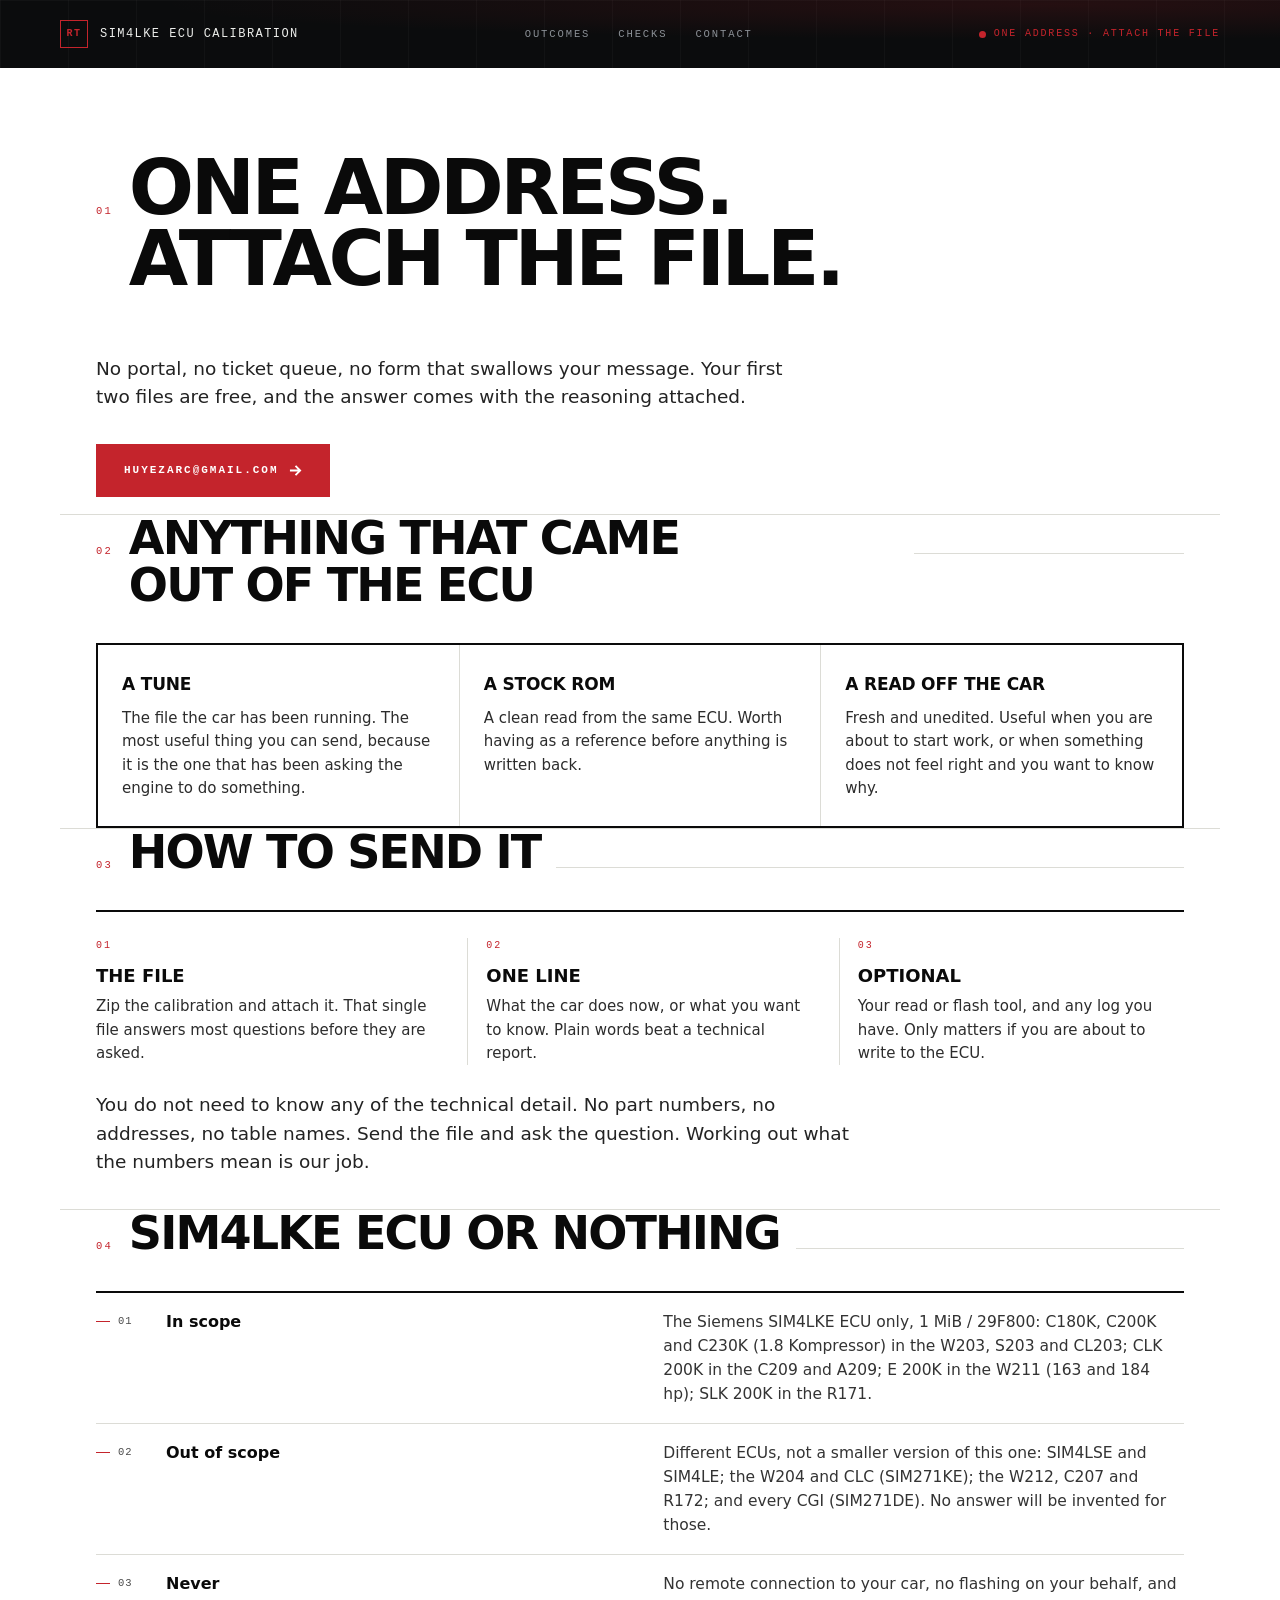
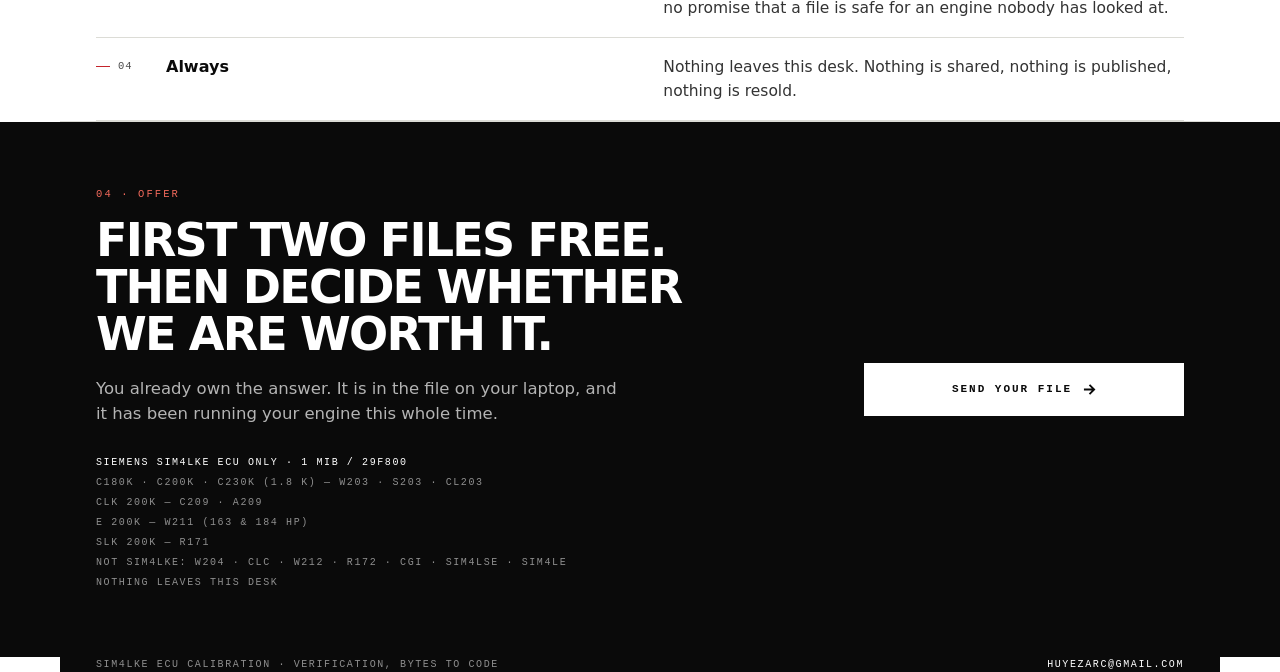
==== contact.html @ db3e8b83 "Site update" ====
<!DOCTYPE html>
<html lang="en">
<head>
<meta charset="utf-8">
<meta name="viewport" content="width=device-width, initial-scale=1">
<title>Contact — SIM4LKE ECU Calibration, first two files free</title>
<meta name="description" content="Send a Siemens SIM4LKE ECU file: a tune, a stock ROM or a read off the car. First two files free. One email address, nothing else needed.">
<link rel="icon" href="assets/favicon.svg" type="image/svg+xml">
<link rel="stylesheet" href="assets/style.css">
</head>
<body>
<div class="prog" aria-hidden="true"></div>
<header class="hero-dark">
  <div class="wrap hdbar">
    <a class="hdbrand" href="index.html"><span class="mark">RT</span> SIM4LKE ECU Calibration</a>
    <nav class="hdnav" aria-label="Sections"><a href="index.html#outcomes">Outcomes</a><a href="index.html#checks">Checks</a><a href="#send">Contact</a></nav>
    <span class="live"><i></i>one address &#183; attach the file</span>
  </div>
</header>

<main>
<section class="wrap" id="send" style="padding-top:64px">
  <div class="lab"><span class="n">01</span><h1>One address. Attach the file.</h1><span class="t"></span></div>
  <p class="lede" style="max-width:60ch">No portal, no ticket queue, no form that swallows your message.
    Your first two files are free, and the answer comes with the reasoning attached.</p>
  <p style="margin-top:22px"><a class="btn" href="mailto:huyezarc@gmail.com?subject=Verify%20my%20SIM4LKE%20ECU%20file%20-%20first%20two%20free&amp;body=My%20SIM4LKE%20ECU%20file%20is%20attached.%0A%0AIt%20is%3A%20a%20tune%20%2F%20a%20stock%20ROM%20%2F%20a%20read%20off%20the%20car%0AWhat%20I%20want%20to%20know%3A%20">huyezarc@gmail.com <svg width="13" height="13" viewBox="0 0 14 14" fill="none" aria-hidden="true"><path d="M1 7h11M7 2l5 5-5 5" stroke="currentColor" stroke-width="2"/></svg></a></p>
</section>

<section class="wrap">
  <div class="lab"><span class="n">02</span><h2>Anything that came out of the ECU</h2><span class="t"></span></div>
  <div class="sendgrid">
    <article><h3>A tune</h3><p>The file the car has been running. The most useful thing you can send, because
      it is the one that has been asking the engine to do something.</p></article>
    <article><h3>A stock ROM</h3><p>A clean read from the same ECU. Worth having as a reference before
      anything is written back.</p></article>
    <article><h3>A read off the car</h3><p>Fresh and unedited. Useful when you are about to start work, or
      when something does not feel right and you want to know why.</p></article>
  </div>
</section>

<section class="wrap">
  <div class="lab"><span class="n">03</span><h2>How to send it</h2><span class="t"></span></div>
  <div class="steps">
    <div class="s"><div class="k">01</div><h3>The file</h3><p>Zip the calibration and attach it. That single
      file answers most questions before they are asked.</p></div>
    <div class="s"><div class="k">02</div><h3>One line</h3><p>What the car does now, or what you want to
      know. Plain words beat a technical report.</p></div>
    <div class="s"><div class="k">03</div><h3>Optional</h3><p>Your read or flash tool, and any log you have.
      Only matters if you are about to write to the ECU.</p></div>
  </div>
  <p class="lede" style="margin-top:26px;max-width:66ch;color:#232323">You do not need to know any of the
    technical detail. No part numbers, no addresses, no table names. Send the file and ask the question.
    Working out what the numbers mean is our job.</p>
</section>

<section class="wrap">
  <div class="lab"><span class="n">04</span><h2>SIM4LKE ECU or nothing</h2><span class="t"></span></div>
  <div class="checklist">
    <div class="row"><span class="i">01</span><span class="q">In scope</span><span class="a">The Siemens SIM4LKE
      ECU only, 1 MiB / 29F800: C180K, C200K and C230K (1.8 Kompressor) in the W203, S203 and CL203; CLK 200K
      in the C209 and A209; E 200K in the W211 (163 and 184 hp); SLK 200K in the R171.</span></div>
    <div class="row"><span class="i">02</span><span class="q">Out of scope</span><span class="a">Different ECUs,
      not a smaller version of this one: SIM4LSE and SIM4LE; the W204 and CLC (SIM271KE); the W212, C207 and
      R172; and every CGI (SIM271DE). No answer will be invented for those.</span></div>
    <div class="row"><span class="i">03</span><span class="q">Never</span><span class="a">No remote connection
      to your car, no flashing on your behalf, and no promise that a file is safe for an engine nobody has
      looked at.</span></div>
    <div class="row"><span class="i">04</span><span class="q">Always</span><span class="a">Nothing leaves this
      desk. Nothing is shared, nothing is published, nothing is resold.</span></div>
  </div>
</section>
<div class="offer" id="contact">
  <div class="wrap in">
    <div>
      <div class="mono" style="color:#C4242C">04 &#183; offer</div>
      <h2 style="margin-top:14px">First two files free. Then decide whether we are worth it.</h2>
      <p>You already own the answer. It is in the file on your laptop, and it has been running your engine
        this whole time.</p>
      <div class="scope2">
        <b>SIEMENS SIM4LKE ECU ONLY &#183; 1 MiB / 29F800</b><br>
        C180K &#183; C200K &#183; C230K (1.8 K) &#8212; W203 &#183; S203 &#183; CL203<br>
        CLK 200K &#8212; C209 &#183; A209<br>
        E 200K &#8212; W211 (163 &amp; 184 HP)<br>
        SLK 200K &#8212; R171<br>
        NOT SIM4LKE: W204 &#183; CLC &#183; W212 &#183; R172 &#183; CGI &#183; SIM4LSE &#183; SIM4LE<br>
        NOTHING LEAVES THIS DESK
      </div>
    </div>
    <a class="btn" href="mailto:huyezarc@gmail.com?subject=Verify%20my%20SIM4LKE%20ECU%20file%20-%20first%20two%20free&amp;body=My%20SIM4LKE%20ECU%20file%20is%20attached.%0A%0AIt%20is%3A%20a%20tune%20%2F%20a%20stock%20ROM%20%2F%20a%20read%20off%20the%20car%0AWhat%20I%20want%20to%20know%3A%20" style="justify-content:center">Send your file <svg width="13" height="13" viewBox="0 0 14 14" fill="none" aria-hidden="true"><path d="M1 7h11M7 2l5 5-5 5" stroke="currentColor" stroke-width="2"/></svg></a>
  </div>
</div>
</main>

<footer class="wrap">
  <span>SIM4LKE ECU Calibration &#183; verification, bytes to code</span>
  <span><a href="mailto:huyezarc@gmail.com">huyezarc@gmail.com</a></span>
</footer>



</body>
</html>
---- assets/style.css ----
/* SIM4LKE ECU Calibration - verification dossier system.
   Ink + crimson on paper, heavy uppercase display, mono technical labels. Local stacks only. */
:root{
  --white:#FFFFFF; --tint:#F3F3F0; --ink:#0A0A0A; --soft:#4B4B4B; --rule:#DCDCD6; --accent:#C4242C;
  --sans:"Helvetica Neue","Segoe UI",Inter,system-ui,Arial,sans-serif;
  --mono:"Cascadia Mono",Consolas,"SF Mono",ui-monospace,monospace;
}
*{box-sizing:border-box}
html{-webkit-text-size-adjust:100%}
body{margin:0;background:var(--white);color:var(--ink);font-family:var(--sans);font-size:16.5px;
  line-height:1.55;-webkit-font-smoothing:antialiased;overflow-x:hidden}
.wrap{max-width:1160px;margin:0 auto;padding:0 36px}
a{color:inherit;text-decoration:none}
.mono{font-family:var(--mono);font-size:10.5px;letter-spacing:.2em;text-transform:uppercase;color:var(--soft)}

header,section,.offer,footer{position:relative;z-index:1}

/* header */
header{background:var(--ink);color:#fff}

/* hero */
h1{font-size:clamp(44px,6vw,84px);line-height:.93;letter-spacing:-.045em;margin:20px 0 26px;font-weight:800;
  text-transform:uppercase;text-wrap:balance}
h1 .cut{color:var(--accent);display:inline-block}
.lede{font-size:18.5px;color:#232323;max-width:54ch;margin:0 0 32px}
.cta{display:flex;align-items:center;gap:16px;flex-wrap:wrap}
.btn{display:inline-flex;align-items:center;gap:11px;padding:16px 26px;background:var(--accent);color:#fff;
  font-family:var(--mono);font-size:11px;letter-spacing:.18em;text-transform:uppercase;font-weight:700;
  border:2px solid var(--accent)}
.btn:hover{background:var(--ink);border-color:var(--ink)}
.btn.line{background:#fff;color:var(--ink);border-color:var(--ink)}
.btn.line:hover{background:var(--ink);color:#fff}
.free{font-family:var(--mono);font-size:10.5px;letter-spacing:.16em;text-transform:uppercase}
.free b{background:var(--ink);color:#fff;padding:3px 7px;font-weight:400}

/* sections */
section{padding:74px 0;border-bottom:1px solid var(--rule)}
.lab{display:flex;align-items:baseline;gap:16px;margin-bottom:34px}
.lab .n{font-family:var(--mono);font-size:10.5px;letter-spacing:.2em;color:var(--accent)}
.lab .t{flex:1;height:1px;background:var(--rule)}
h2{font-size:clamp(28px,3.6vw,50px);line-height:1.02;letter-spacing:-.04em;margin:0;font-weight:800;
  text-transform:uppercase;max-width:24ch;text-wrap:balance}

/* three outcomes */
.three{display:grid;grid-template-columns:repeat(3,1fr);border:2px solid var(--ink)}
.three article{padding:28px 26px 24px;border-right:1px solid var(--rule);display:flex;flex-direction:column}
.three article:last-child{border-right:0;background:#FBF7F7}
.three .k{font-family:var(--mono);font-size:10px;letter-spacing:.2em;color:var(--accent);text-transform:uppercase}
.three h3{font-size:21px;margin:12px 0 10px;letter-spacing:-.02em;text-transform:uppercase;font-weight:800;text-wrap:balance}
.three p{margin:0;font-size:15px;color:#2C2C2C}
.three svg{display:block;width:100%;height:64px;margin-top:auto;padding-top:18px}

/* checklist rows */
.checklist{border-top:2px solid var(--ink)}
.checklist .row{display:grid;grid-template-columns:46px 1fr 1.1fr;gap:24px;padding:17px 0;
  border-bottom:1px solid var(--rule);align-items:start}
.checklist .row:hover{background:var(--tint)}
.checklist .i{font-family:var(--mono);font-size:10.5px;color:var(--soft);letter-spacing:.1em;padding-top:3px}
.checklist .i:before{content:"";display:inline-block;width:14px;height:1px;background:var(--accent);vertical-align:middle;margin-right:8px}
.checklist .q{font-weight:700;font-size:16px}
.checklist .a{color:#333;font-size:15.5px}

/* stacked slabs figure */
.stack3d{display:grid;grid-template-columns:300px 1fr;gap:38px;align-items:center;
  border-top:2px solid var(--ink);border-bottom:1px solid var(--rule);padding:26px 0;margin-top:34px}
.stack3d svg{display:block;width:100%;height:auto}
.stack3d .cap{font-family:var(--mono);font-size:10px;letter-spacing:.2em;text-transform:uppercase;color:var(--soft)}
.stack3d p{margin:10px 0 0;font-size:16px;max-width:44ch}

/* send cards (contact) */
.sendgrid{display:grid;grid-template-columns:repeat(3,1fr);gap:1px;background:var(--rule);border:2px solid var(--ink)}
.sendgrid article{background:#fff;padding:26px 24px}
.sendgrid h3{font-size:17px;margin:0 0 10px;text-transform:uppercase;letter-spacing:-.01em}
.sendgrid p{margin:0;font-size:15px;color:#2C2C2C}
.steps{display:grid;grid-template-columns:repeat(3,1fr);gap:26px;border-top:2px solid var(--ink);padding-top:26px}
.steps .s{border-left:1px solid var(--rule);padding-left:18px}
.steps .s:first-child{border-left:0;padding-left:0}
.steps .k{font-family:var(--mono);font-size:10px;letter-spacing:.2em;color:var(--accent);text-transform:uppercase}
.steps h3{font-size:18px;margin:8px 0 6px;text-transform:uppercase}
.steps p{margin:0;font-size:15px;color:#2C2C2C}

/* offer band */
.offer{background:var(--ink);color:#fff;padding:64px 0}
.offer .in{display:grid;grid-template-columns:1fr 320px;gap:48px;align-items:center}
.offer h2{color:#fff;max-width:24ch}
.offer p{color:#B4B4B4;margin:18px 0 0;max-width:50ch}
.offer .btn{background:#fff;color:var(--ink);border-color:#fff}
.offer .btn:hover{background:var(--accent);border-color:var(--accent);color:#fff}
.scope2{margin-top:26px;font-family:var(--mono);font-size:10px;line-height:2;letter-spacing:.16em;
  text-transform:uppercase;color:#8F8F8F}
.scope2 b{color:#fff;font-weight:400}
footer{padding:26px 0 44px;display:flex;justify-content:space-between;gap:18px;flex-wrap:wrap;
  background:var(--ink);color:#8F8F8F;font-family:var(--mono);font-size:10px;letter-spacing:.16em;text-transform:uppercase}
footer a{color:#fff}

@media(max-width:940px){
  .three{grid-template-columns:1fr}
  .three article{border-right:0;border-bottom:1px solid var(--rule)}
  .three article:last-child{border-bottom:0}
  .checklist .row{grid-template-columns:30px 1fr;gap:12px}
  .checklist .a{grid-column:2}
  .stack3d{grid-template-columns:1fr;gap:18px}
  .sendgrid{grid-template-columns:1fr}
  .steps{grid-template-columns:1fr;gap:18px}
  .steps .s{border-left:0;padding-left:0}
  .offer .in{grid-template-columns:1fr}
  .offer .btn{justify-content:center}
  .wrap{padding:0 20px}
  section{padding:56px 0}
}

/* ── M4 hero: dark blueprint canvas (M1) + dossier type (M2) + bench motion (M3) ── */
body{background:var(--white)}
.paperstack{display:none}
.hero-dark{background:#0B0C0D;color:#ECEDEA;position:relative;overflow:hidden;
  background-image:
    radial-gradient(120% 90% at 82% 6%,rgba(196,36,44,.14),transparent 58%),
    linear-gradient(to right,rgba(255,255,255,.028) 1px,transparent 1px),
    linear-gradient(to bottom,rgba(255,255,255,.028) 1px,transparent 1px);
  background-size:auto,68px 68px,68px 68px}
.hero-dark .wrap{position:relative;z-index:2}
.hdbar{display:flex;align-items:center;justify-content:space-between;gap:20px;padding:16px 0}
.hdbrand{display:flex;align-items:center;gap:12px;font-family:var(--mono);font-size:12px;
  letter-spacing:.12em;text-transform:uppercase;color:#ECEDEA}
.hdbrand .mark{width:28px;height:28px;display:grid;place-items:center;border:1px solid var(--accent);
  color:var(--accent);font-size:10px;font-weight:700}
.hdnav{display:flex;gap:22px;font-family:var(--mono);font-size:10.5px;letter-spacing:.18em;
  text-transform:uppercase;color:#8B9096}
.hdnav a:hover{color:var(--accent)}
.live{display:inline-flex;align-items:center;gap:8px;font-family:var(--mono);font-size:10px;
  letter-spacing:.18em;text-transform:uppercase;color:var(--accent)}
.live i{width:7px;height:7px;border-radius:50%;background:var(--accent);animation:pulse 2s ease-in-out infinite}
@keyframes pulse{0%,100%{opacity:1;box-shadow:0 0 0 0 rgba(196,36,44,.5)}
  60%{opacity:.55;box-shadow:0 0 0 9px rgba(196,36,44,0)}}

.heroin{display:grid;grid-template-columns:1fr 440px;gap:44px;padding-block:48px 62px;align-items:center}
.heroin h1{font-size:clamp(36px,4.8vw,68px);line-height:.94;letter-spacing:-.04em;margin:14px 0 20px;
  font-weight:800;text-transform:uppercase;color:#fff}
.heroin h1 .cut{color:var(--accent);display:inline-block}
.heroin .lede{color:#B6BBBB;font-size:17px;max-width:50ch;margin:0 0 24px}
.heroin .btn{background:var(--accent);color:#fff;border:2px solid var(--accent);display:inline-flex;
  align-items:center;gap:10px;padding:15px 24px;font-family:var(--mono);font-size:11px;
  letter-spacing:.16em;text-transform:uppercase;font-weight:700;transition:transform .25s ease}
.heroin .btn:hover{transform:translateY(-2px)}
.heroin .btn.line{background:transparent;color:#ECEDEA;border-color:#3B4247;font-weight:400}
.heroin .free{color:#8B9096}

/* 3D ECU unit */
.stage{position:relative;height:400px;perspective:1000px}
.scene{position:absolute;top:24px;left:4px;width:270px;height:164px;transform-style:preserve-3d;
  animation:spin 24s linear infinite}
@keyframes spin{0%{transform:rotateX(-16deg) rotateY(-30deg)}
  50%{transform:rotateX(-16deg) rotateY(26deg)}100%{transform:rotateX(-16deg) rotateY(-30deg)}}
.face{position:absolute;border:1px solid #4A5157;background:linear-gradient(150deg,#1A1E21,#0F1214)}
.f-front{width:270px;height:164px;transform:translateZ(50px)}
.f-back{width:270px;height:164px;transform:rotateY(180deg) translateZ(50px)}
.f-left{width:100px;height:164px;left:0;transform:rotateY(-90deg) translateX(-50px)}
.f-right{width:100px;height:164px;right:0;transform:rotateY(90deg) translateX(50px)}
.f-top{width:270px;height:100px;top:0;transform:rotateX(90deg) translateY(-50px);
  background:linear-gradient(180deg,#20262A,#15191C)}
.f-bottom{width:270px;height:100px;bottom:0;transform:rotateX(-90deg) translateY(50px)}
.fins{position:absolute;inset:12px;display:grid;grid-template-columns:repeat(10,1fr);gap:5px;opacity:.6}
.fins i{background:linear-gradient(180deg,#252B30,#171B1E);border:1px solid #3A4046}
.deck{position:absolute;inset:0;transform:translateZ(51px);padding:13px 15px;display:flex;
  flex-direction:column;justify-content:space-between}
.deck .t{font-family:var(--mono);font-size:10.5px;letter-spacing:.14em;color:#C3C8C8;line-height:1.8}
.deck .t b{color:var(--accent);font-weight:400}
.pins{display:flex;gap:4px}
.pins i{display:block;width:8px;height:15px;background:#2A3035;border:1px solid #454C52}
.conn{position:absolute;bottom:16px;left:18px;display:flex;gap:6px}
.conn i{display:block;width:54px;height:24px;background:#0A0C0D;border:1px solid var(--accent);
  box-shadow:inset 0 0 0 2px #14171A}
.conn i:first-child{width:74px}

/* floating flash chip */
.chipcard{position:absolute;right:0;top:0;width:176px;height:110px;border:1px solid #3B4247;
  background:linear-gradient(150deg,#15181A,#0C0E0F);box-shadow:0 22px 40px rgba(0,0,0,.5);
  animation:float 7.5s ease-in-out infinite;transform:rotateY(16deg) rotateX(8deg);
  transition:transform .5s cubic-bezier(.2,.8,.2,1)}
.chipcard:hover{transform:translateZ(28px) rotateY(6deg) rotateX(2deg)}
@keyframes float{0%,100%{translate:0 0}50%{translate:0 -12px}}
.chipin{position:absolute;inset:23px 25px 27px;border:1px solid var(--accent);display:grid;
  place-items:center;text-align:center}
.chipin b{font-family:var(--mono);font-size:12px;letter-spacing:.18em;color:var(--accent)}
.chipin span{display:block;font-family:var(--mono);font-size:8px;letter-spacing:.18em;color:#8B9096;margin-top:5px}
.cpin{position:absolute;left:7px;right:7px;display:flex;gap:5px}
.cpin.t{top:7px}.cpin.b{bottom:7px}
.cpin i{flex:1;height:8px;background:#22272B;border:1px solid #454C52}

/* verdict stamp (M2) */
.stamp2{position:absolute;right:-4px;bottom:92px;border:3px solid var(--accent);padding:7px 12px;
  transform:rotate(-8deg);background:rgba(11,12,13,.9);animation:thunk 7.6s cubic-bezier(.3,1.6,.5,1) infinite}
@keyframes thunk{0%,74%{transform:rotate(-8deg) scale(1);opacity:1}
  80%{transform:rotate(-11deg) scale(1.32);opacity:.12}
  85%{transform:rotate(-8deg) scale(.94);opacity:1}
  89%,100%{transform:rotate(-8deg) scale(1);opacity:1}}
.stamp2 b{display:block;font-family:var(--mono);font-size:13px;letter-spacing:.2em;color:var(--accent)}
.stamp2 span{display:block;font-family:var(--mono);font-size:7.5px;letter-spacing:.2em;color:var(--accent);margin-top:3px}

/* knock ribbon (M3) */
.ribbon{position:absolute;left:0;right:0;bottom:4px;height:92px}
.ribbon svg{width:100%;height:100%}
.ribbon path{fill:none;stroke:var(--accent);stroke-width:1.8;transform-origin:50% 50%;
  animation:wave 5.4s ease-in-out infinite}
@keyframes wave{0%,100%{transform:scaleY(1)}50%{transform:scaleY(1.45)}}
.ribbon circle{fill:var(--accent);animation:zap 5.4s ease-in-out infinite}
@keyframes zap{0%,70%,100%{opacity:.2;r:2.5}77%{opacity:1;r:5}83%{opacity:.6;r:3.5}}

/* scope strip + icon row (light body) */
.scoperow{display:grid;grid-template-columns:repeat(4,1fr);border-bottom:2px solid var(--ink)}
.scoperow div{padding:15px 18px;border-right:1px solid var(--rule)}
.scoperow div:last-child{border-right:0}
.scoperow dt{font-family:var(--mono);font-size:9.5px;letter-spacing:.18em;text-transform:uppercase;
  color:var(--soft);margin-bottom:6px}
.scoperow dd{margin:0;font-size:14px;font-weight:600}
.iconrow{display:grid;grid-template-columns:repeat(6,1fr);border-bottom:1px solid var(--rule)}
.iconrow .ic{padding:22px 15px 20px;border-right:1px solid var(--rule)}
.iconrow .ic:last-child{border-right:0}
.iconrow svg{display:block;width:100%;height:68px;color:var(--ink);
  transition:transform .4s cubic-bezier(.2,.8,.2,1),color .4s}
.iconrow .ic:hover svg{transform:translateY(-4px) rotate(-5deg) scale(1.06);color:var(--accent)}
.iconrow .k{font-family:var(--mono);font-size:9.5px;letter-spacing:.14em;text-transform:uppercase;margin-top:11px}
.iconrow .s{font-family:var(--mono);font-size:8.5px;letter-spacing:.1em;text-transform:uppercase;
  color:var(--soft);margin-top:4px}


/* accessibility fixes measured by ui.audit_page */
.hdnav a{padding:7px 3px;display:inline-block}
.hdbrand{padding:4px 0}
.hero-dark .mono{color:#F26A5C}
/* the offer label ships an inline colour; a small mono label needs 4.5:1 on near-black */
.offer .mono{color:#F26A5C!important}

/* ── P1: the pinned band. Sticky stage + scrubbed captions (GSAP ScrollTrigger) ── */
.pin{position:relative;background:#0B0C0D;color:#ECEDEA;overflow-x:clip;
  background-image:linear-gradient(to right,rgba(255,255,255,.028) 1px,transparent 1px),
    linear-gradient(to bottom,rgba(255,255,255,.028) 1px,transparent 1px);background-size:64px 64px}
.pin .sticky{position:sticky;top:0;min-height:100svh;display:grid;grid-template-columns:1.02fr 1fr;
  align-items:center;gap:40px;max-width:1200px;margin:0 auto;padding:0 40px}
.pin .visual{position:relative;height:560px;display:grid;place-items:center;perspective:1100px}
.pin .scene{position:relative;width:280px;height:168px;transform-style:preserve-3d;
  transform:rotateX(-14deg) rotateY(-32deg)}
.pin .face{position:absolute;border:1px solid #737C84;background:linear-gradient(155deg,#2C3339,#161A1E);
  box-shadow:inset 0 1px 0 rgba(255,255,255,.10),inset 0 -1px 0 rgba(0,0,0,.55)}
.pin .f-front{width:280px;height:168px;transform:translateZ(52px)}
.pin .f-back{width:280px;height:168px;transform:rotateY(180deg) translateZ(52px)}
.pin .f-left{width:104px;height:168px;left:0;transform:rotateY(-90deg) translateX(-52px)}
.pin .f-right{width:104px;height:168px;right:0;transform:rotateY(90deg) translateX(52px)}
.pin .f-top{width:280px;height:104px;top:0;transform:rotateX(90deg) translateY(-52px);
  background:linear-gradient(180deg,#20262A,#15191C)}
.pin .f-bottom{width:280px;height:104px;bottom:0;transform:rotateX(-90deg) translateY(52px)}
.pin .fins{position:absolute;inset:12px;display:grid;grid-template-columns:repeat(10,1fr);gap:5px;opacity:.62}
.pin .fins i{background:linear-gradient(180deg,#252B30,#171B1E);border:1px solid #3A4046}
.pin .deckface{position:absolute;inset:0;transform:translateZ(53px);padding:13px 15px;display:flex;
  flex-direction:column;justify-content:space-between;font-family:var(--mono);font-size:11px;
  letter-spacing:.13em;color:#E4E8E8;line-height:1.85}
.pin .deckface b{color:var(--accent);font-weight:400}
.pin .pins{display:flex;gap:4px}
.pin .pins i{display:block;width:8px;height:14px;background:#2A3035;border:1px solid #454C52}
.pin .conn{position:absolute;bottom:16px;left:18px;display:flex;gap:6px}
.pin .conn i{display:block;width:56px;height:24px;background:#0A0C0D;border:1px solid var(--accent);
  box-shadow:inset 0 0 0 2px #14171A}
.pin .conn i:first-child{width:74px}
.pin .chipcard{position:absolute;right:10px;top:54px;width:158px;height:100px;border:1px solid #3B4247;
  background:linear-gradient(150deg,#15181A,#0C0E0F);display:grid;place-items:center;opacity:0}
.pin .chipcard b{font-family:var(--mono);font-size:12px;letter-spacing:.18em;color:var(--accent)}
.pin .chipcard span{display:block;font-family:var(--mono);font-size:8px;letter-spacing:.18em;
  color:#8B9096;margin-top:5px;text-align:center}
.pin .stamp2{position:absolute;left:6px;bottom:66px;border:3px solid var(--accent);padding:7px 12px;animation:none;
  transform:rotate(-8deg);opacity:0;font-family:var(--mono);color:var(--accent)}
.pin .stamp2 b{display:block;font-size:13px;letter-spacing:.2em}
.pin .stamp2 span{display:block;font-size:7.5px;letter-spacing:.2em;margin-top:3px}

.pin .steps{display:grid;gap:22px;max-width:520px}
.pin .step{opacity:.2;transition:opacity .28s ease}
.pin .step.on{opacity:1}
.pin .step .k{font-family:var(--mono);font-size:10px;letter-spacing:.22em;text-transform:uppercase;
  color:var(--accent)}
.pin .step h1,.pin .step h2{font-size:clamp(24px,2.9vw,40px);line-height:1.03;letter-spacing:-.035em;margin:8px 0 8px;
  font-weight:800;text-transform:uppercase;text-wrap:balance;color:#fff}
.pin .step p{color:#A9AEAE;margin:0;font-size:16px}
.pin .step .cta{margin-top:14px}
.prog{position:fixed;left:0;top:0;height:3px;background:var(--accent);width:100%;z-index:60;
  transform-origin:0 50%;transform:scaleX(0);pointer-events:none}

@media(max-width:980px){
  .hdbar{flex-wrap:wrap;row-gap:10px}
  .live{display:none}
  .iconrow{grid-template-columns:repeat(auto-fit,minmax(132px,1fr))}
  .iconrow .ic{border-right:1px solid var(--rule)}
  .iconrow .ic:nth-child(3n){border-right:1px solid var(--rule)}
  .pin .sticky{grid-template-columns:1fr;min-height:auto;padding:40px 20px 48px;gap:20px}
  .pin .visual{height:330px}
  .pin .scene{transform:rotateX(-14deg) rotateY(-24deg) scale(.82)}
  .pin .chipcard{right:0;top:16px;width:126px;height:82px}
  .pin .stamp2{left:0;bottom:16px;transform:rotate(-6deg) scale(.85)}
  .pin .step{opacity:1}
}
@media(prefers-reduced-motion:reduce){
  .pin .step{opacity:1;transition:none}
  .prog{display:none}
}
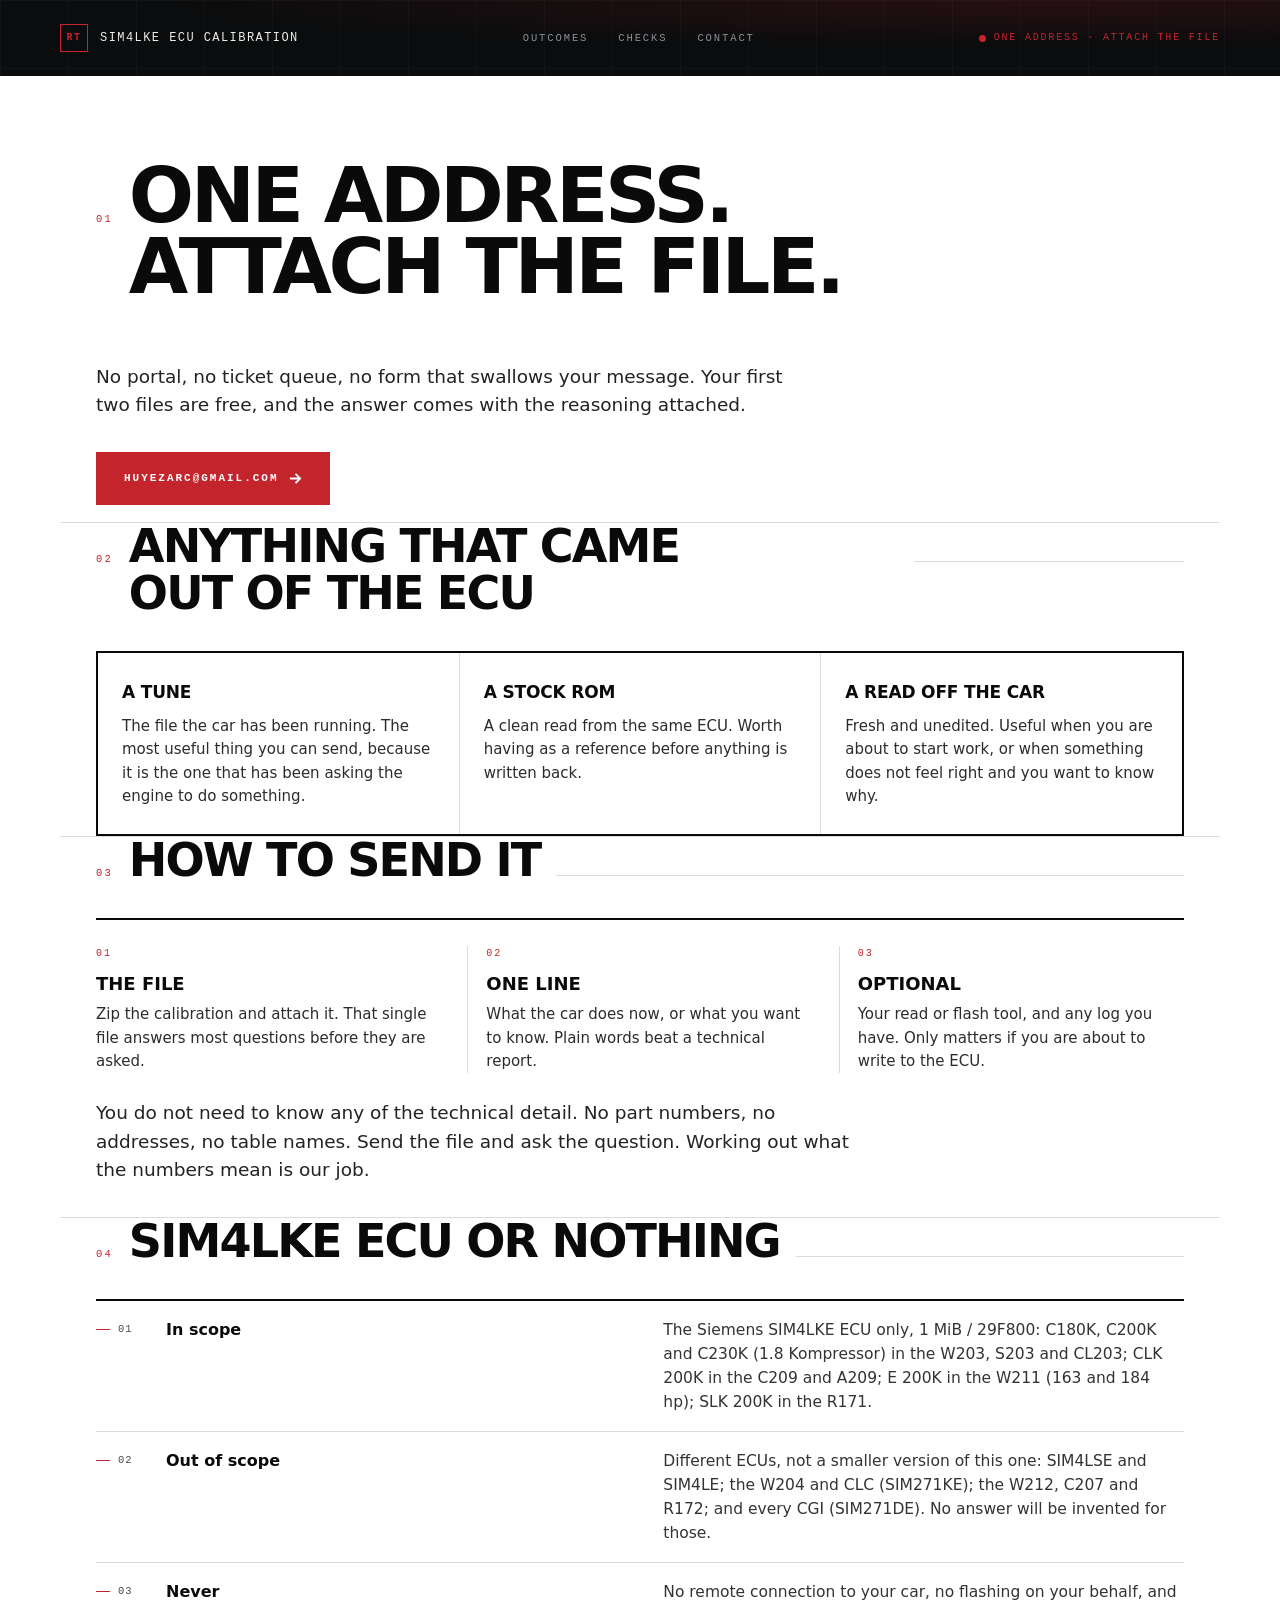
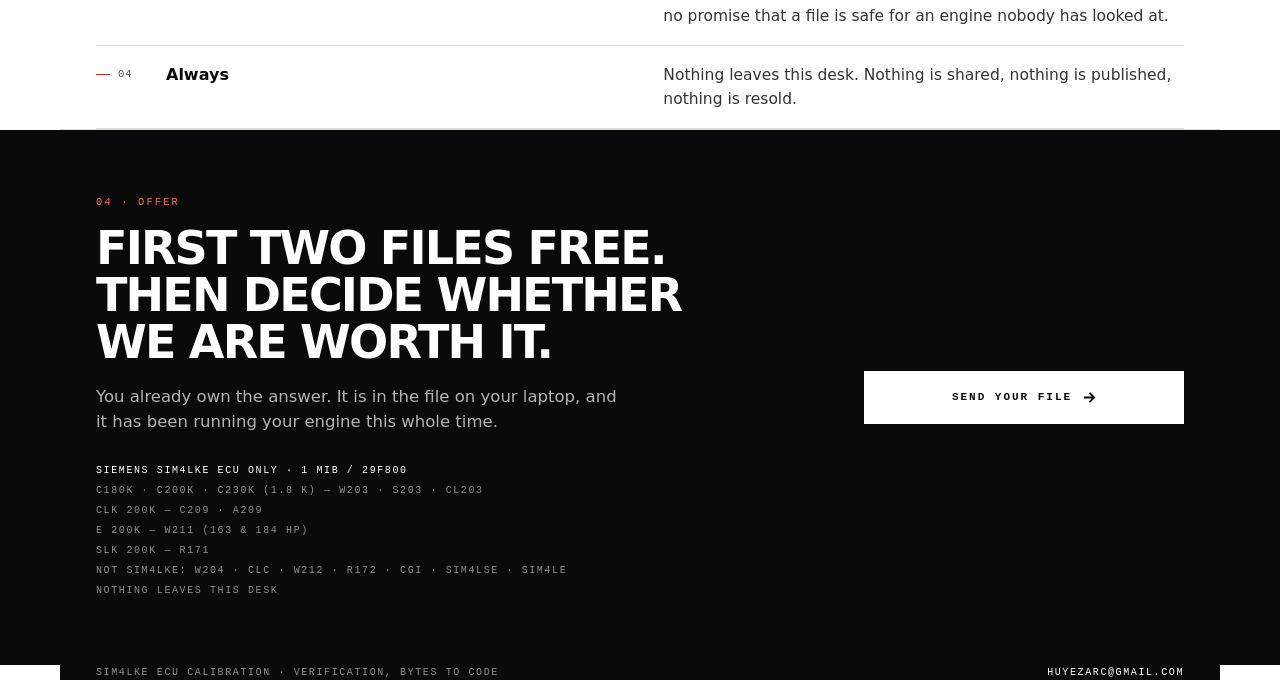
==== commit b1287104: "Site update" ====
--- a/contact.html
+++ b/contact.html
@@ -23,7 +23,7 @@
   <div class="lab"><span class="n">01</span><h1>One address. Attach the file.</h1><span class="t"></span></div>
   <p class="lede" style="max-width:60ch">No portal, no ticket queue, no form that swallows your message.
     Your first two files are free, and the answer comes with the reasoning attached.</p>
-  <p style="margin-top:22px"><a class="btn" href="mailto:huyezarc@gmail.com?subject=Verify%20my%20SIM4LKE%20ECU%20file%20-%20first%20two%20free&amp;body=My%20SIM4LKE%20ECU%20file%20is%20attached.%0A%0AIt%20is%3A%20a%20tune%20%2F%20a%20stock%20ROM%20%2F%20a%20read%20off%20the%20car%0AWhat%20I%20want%20to%20know%3A%20">huyezarc@gmail.com <svg width="13" height="13" viewBox="0 0 14 14" fill="none" aria-hidden="true"><path d="M1 7h11M7 2l5 5-5 5" stroke="currentColor" stroke-width="2"/></svg></a></p>
+  <p style="margin-top:22px"><a class="btn" href="mailto:huyezarc@gmail.com?subject=My%20tune%20file%20-%20open%20it%20before%20I%20flash%20it&amp;body=My%20SIM4LKE%20ECU%20file%20is%20attached.%0A%0AIt%20is%3A%20a%20tune%20%2F%20a%20stock%20ROM%20%2F%20a%20read%20off%20the%20car%0AWhat%20I%20want%20to%20know%3A%20">huyezarc@gmail.com <svg width="13" height="13" viewBox="0 0 14 14" fill="none" aria-hidden="true"><path d="M1 7h11M7 2l5 5-5 5" stroke="currentColor" stroke-width="2"/></svg></a></p>
 </section>
 
 <section class="wrap">
@@ -86,7 +86,7 @@
         NOTHING LEAVES THIS DESK
       </div>
     </div>
-    <a class="btn" href="mailto:huyezarc@gmail.com?subject=Verify%20my%20SIM4LKE%20ECU%20file%20-%20first%20two%20free&amp;body=My%20SIM4LKE%20ECU%20file%20is%20attached.%0A%0AIt%20is%3A%20a%20tune%20%2F%20a%20stock%20ROM%20%2F%20a%20read%20off%20the%20car%0AWhat%20I%20want%20to%20know%3A%20" style="justify-content:center">Send your file <svg width="13" height="13" viewBox="0 0 14 14" fill="none" aria-hidden="true"><path d="M1 7h11M7 2l5 5-5 5" stroke="currentColor" stroke-width="2"/></svg></a>
+    <a class="btn" href="mailto:huyezarc@gmail.com?subject=My%20tune%20file%20-%20open%20it%20before%20I%20flash%20it&amp;body=My%20SIM4LKE%20ECU%20file%20is%20attached.%0A%0AIt%20is%3A%20a%20tune%20%2F%20a%20stock%20ROM%20%2F%20a%20read%20off%20the%20car%0AWhat%20I%20want%20to%20know%3A%20" style="justify-content:center">Send your file <svg width="13" height="13" viewBox="0 0 14 14" fill="none" aria-hidden="true"><path d="M1 7h11M7 2l5 5-5 5" stroke="currentColor" stroke-width="2"/></svg></a>
   </div>
 </div>
 </main>
--- a/assets/style.css
+++ b/assets/style.css
@@ -51,7 +51,7 @@
 .three svg{display:block;width:100%;height:64px;margin-top:auto;padding-top:18px}
 
 /* checklist rows */
-.checklist{border-top:2px solid var(--ink)}
+.checklist{border-top:2px solid var(--ink);container-type:inline-size}
 .checklist .row{display:grid;grid-template-columns:46px 1fr 1.1fr;gap:24px;padding:17px 0;
   border-bottom:1px solid var(--rule);align-items:start}
 .checklist .row:hover{background:var(--tint)}
@@ -89,6 +89,11 @@
 .scope2{margin-top:26px;font-family:var(--mono);font-size:10px;line-height:2;letter-spacing:.16em;
   text-transform:uppercase;color:#8F8F8F}
 .scope2 b{color:#fff;font-weight:400}
+@container (max-width:560px){
+  .checklist .row{grid-template-columns:30px 1fr;gap:12px}
+  .checklist .a{grid-column:2}
+}
+
 footer{padding:26px 0 44px;display:flex;justify-content:space-between;gap:18px;flex-wrap:wrap;
   background:var(--ink);color:#8F8F8F;font-family:var(--mono);font-size:10px;letter-spacing:.16em;text-transform:uppercase}
 footer a{color:#fff}
@@ -97,8 +102,6 @@
   .three{grid-template-columns:1fr}
   .three article{border-right:0;border-bottom:1px solid var(--rule)}
   .three article:last-child{border-bottom:0}
-  .checklist .row{grid-template-columns:30px 1fr;gap:12px}
-  .checklist .a{grid-column:2}
   .stack3d{grid-template-columns:1fr;gap:18px}
   .sendgrid{grid-template-columns:1fr}
   .steps{grid-template-columns:1fr;gap:18px}
@@ -236,10 +239,10 @@
   background-image:linear-gradient(to right,rgba(255,255,255,.028) 1px,transparent 1px),
     linear-gradient(to bottom,rgba(255,255,255,.028) 1px,transparent 1px);background-size:64px 64px}
 .pin .sticky{position:sticky;top:0;min-height:100svh;display:grid;grid-template-columns:1.02fr 1fr;
-  align-items:center;gap:40px;max-width:1200px;margin:0 auto;padding:0 40px}
+  align-items:center;gap:40px;max-width:1200px;margin:0 auto;padding:0 40px;min-width:0}
 .pin .visual{position:relative;height:560px;display:grid;place-items:center;perspective:1100px}
 .pin .scene{position:relative;width:280px;height:168px;transform-style:preserve-3d;
-  transform:rotateX(-14deg) rotateY(-32deg)}
+  transform:rotateX(-14deg) rotateY(-32deg);margin-left:-22px}
 .pin .face{position:absolute;border:1px solid #737C84;background:linear-gradient(155deg,#2C3339,#161A1E);
   box-shadow:inset 0 1px 0 rgba(255,255,255,.10),inset 0 -1px 0 rgba(0,0,0,.55)}
 .pin .f-front{width:280px;height:168px;transform:translateZ(52px)}
@@ -266,7 +269,8 @@
 .pin .chipcard b{font-family:var(--mono);font-size:12px;letter-spacing:.18em;color:var(--accent)}
 .pin .chipcard span{display:block;font-family:var(--mono);font-size:8px;letter-spacing:.18em;
   color:#8B9096;margin-top:5px;text-align:center}
-.pin .stamp2{position:absolute;left:6px;bottom:66px;border:3px solid var(--accent);padding:7px 12px;animation:none;
+.stampwrap{position:absolute;left:50%;bottom:54px;transform:translateX(-50%)}
+.pin .stamp2{position:relative;border:3px solid var(--accent);padding:7px 12px;animation:none;
   transform:rotate(-8deg);opacity:0;font-family:var(--mono);color:var(--accent)}
 .pin .stamp2 b{display:block;font-size:13px;letter-spacing:.2em}
 .pin .stamp2 span{display:block;font-size:7.5px;letter-spacing:.2em;margin-top:3px}
@@ -280,21 +284,55 @@
   font-weight:800;text-transform:uppercase;text-wrap:balance;color:#fff}
 .pin .step p{color:#A9AEAE;margin:0;font-size:16px}
 .pin .step .cta{margin-top:14px}
+.pin .sticky > *{min-width:0}
+@supports (height:100dvh){.pin .sticky{min-height:100dvh}}
+@media(max-width:640px){.scoperow{grid-template-columns:1fr 1fr}}
+@media(max-width:380px){
+  .scoperow{grid-template-columns:1fr}
+  .scoperow div{border-right:0;border-bottom:1px solid var(--rule)}
+  .scoperow div:last-child{border-bottom:0}
+}
+.pin .visual,.pin .steps{width:100%}
 .prog{position:fixed;left:0;top:0;height:3px;background:var(--accent);width:100%;z-index:60;
   transform-origin:0 50%;transform:scaleX(0);pointer-events:none}
 
+/* 44px hit area for the section links (measured by ui.audit_page as 30.3px) */
+.hdnav a{display:inline-flex;align-items:center;min-height:44px;padding:0 4px}
+.hdbrand{display:inline-flex;align-items:center;min-height:44px}
+/* ── responsive package (validated in responsive.preview.html) ── */
+@supports (height:100dvh){.pin .sticky{min-height:100dvh}}
+@media(max-width:640px){.scoperow{grid-template-columns:1fr 1fr}}
+@media(max-width:380px){
+  .scoperow{grid-template-columns:1fr}
+  .scoperow div{border-right:0;border-bottom:1px solid var(--rule)}
+  .scoperow div:last-child{border-bottom:0}
+}
+.pin .step h1{font-size:clamp(30px,7.4vw,40px);line-height:1.02}
+.pin .step h2{font-size:clamp(22px,5.2vw,38px)}
+@media(min-width:1500px){
+  .pin .step h1{font-size:clamp(40px,3.1vw,56px)}
+  .pin .sticky,.wrap{max-width:1320px}
+}
 @media(max-width:980px){
   .hdbar{flex-wrap:wrap;row-gap:10px}
   .live{display:none}
   .iconrow{grid-template-columns:repeat(auto-fit,minmax(132px,1fr))}
   .iconrow .ic{border-right:1px solid var(--rule)}
   .iconrow .ic:nth-child(3n){border-right:1px solid var(--rule)}
+  .hdnav{display:none}
   .pin .sticky{grid-template-columns:1fr;min-height:auto;padding:40px 20px 48px;gap:20px}
-  .pin .visual{height:330px}
+  .pin .visual{height:auto;aspect-ratio:1.5/1;min-height:260px;max-height:420px;width:100%}
   .pin .scene{transform:rotateX(-14deg) rotateY(-24deg) scale(.82)}
   .pin .chipcard{right:0;top:16px;width:126px;height:82px}
-  .pin .stamp2{left:0;bottom:16px;transform:rotate(-6deg) scale(.85)}
+  .stampwrap{left:50%;bottom:14px;transform:translateX(-50%)}
+  .pin .stamp2{transform:rotate(-6deg) scale(.85)}
   .pin .step{opacity:1}
+}
+@media(max-width:400px){
+  .pin .cta .btn{width:100%;justify-content:center}
+}
+@media(max-width:420px){
+  .pin .deckface .t{display:none}
 }
 @media(prefers-reduced-motion:reduce){
   .pin .step{opacity:1;transition:none}
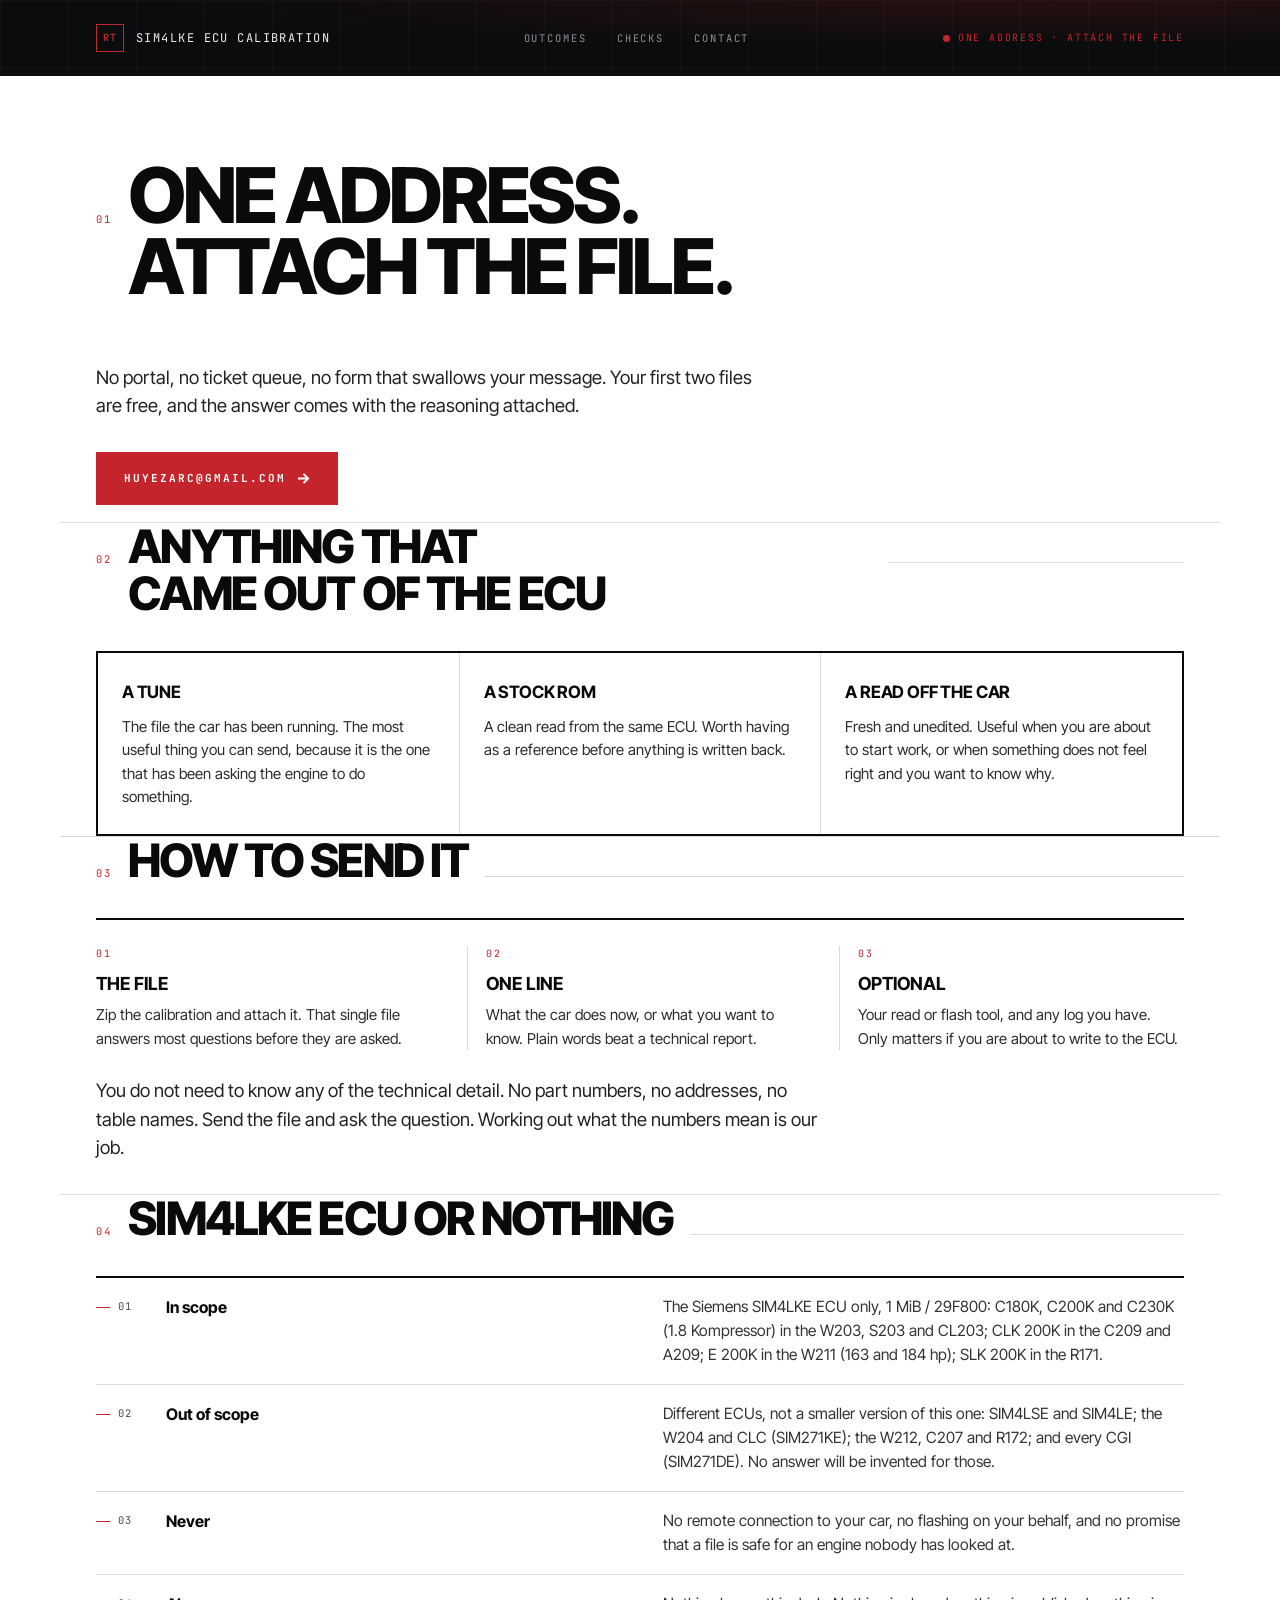
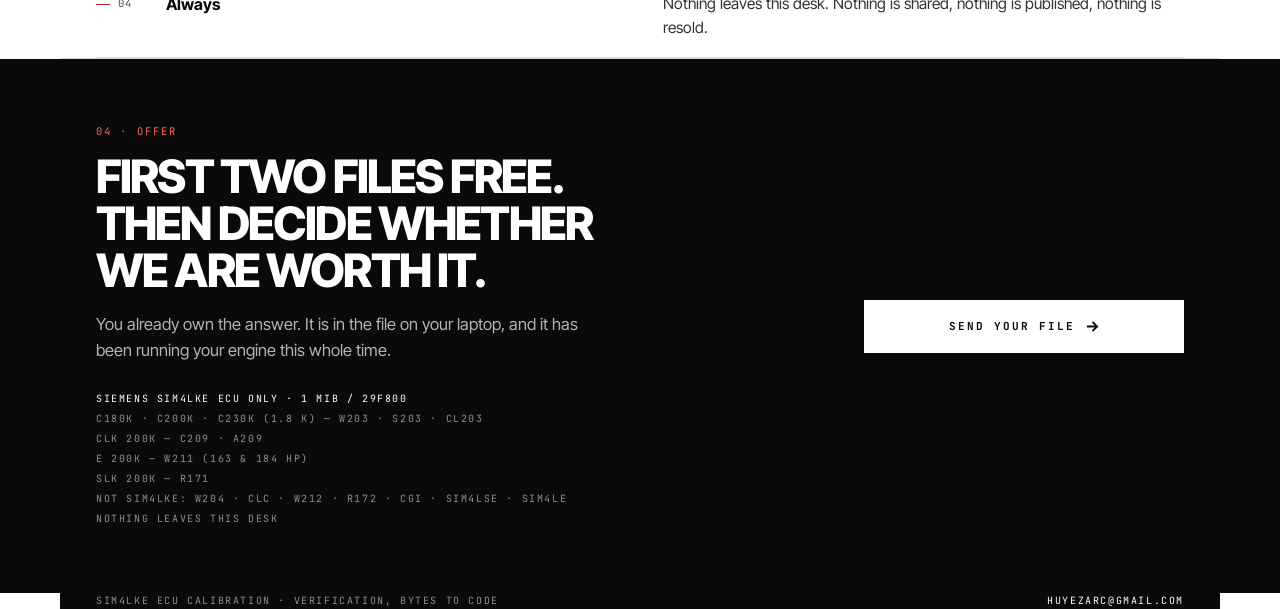
==== commit 46379e74: "Site update" ====
--- a/contact.html
+++ b/contact.html
@@ -6,6 +6,14 @@
 <title>Contact — SIM4LKE ECU Calibration, first two files free</title>
 <meta name="description" content="Send a Siemens SIM4LKE ECU file: a tune, a stock ROM or a read off the car. First two files free. One email address, nothing else needed.">
 <link rel="icon" href="assets/favicon.svg" type="image/svg+xml">
+<link rel="apple-touch-icon" href="assets/img/apple-touch-icon.png">
+<meta property="og:type" content="website">
+<meta property="og:title" content="SIM4LKE ECU Calibration — read the file before you flash it">
+<meta property="og:description" content="Byte-level verification for Siemens SIM4LKE ECU calibration files. First two files free.">
+<meta property="og:image" content="https://iqh360.github.io/RT-SIM4LKE-Calibration/assets/img/og.jpg">
+<meta property="og:url" content="https://iqh360.github.io/RT-SIM4LKE-Calibration/">
+<meta name="twitter:card" content="summary_large_image">
+
 <link rel="stylesheet" href="assets/style.css">
 </head>
 <body>
--- a/assets/style.css
+++ b/assets/style.css
@@ -1,9 +1,13 @@
 /* SIM4LKE ECU Calibration - verification dossier system.
    Ink + crimson on paper, heavy uppercase display, mono technical labels. Local stacks only. */
+@font-face{font-family:"Inter Tight";src:url(fonts/inter-tight.woff2) format("woff2");
+  font-weight:100 900;font-style:normal;font-display:swap}
+@font-face{font-family:"JetBrains Mono";src:url(fonts/jbmono.woff2) format("woff2");
+  font-weight:100 800;font-style:normal;font-display:swap}
 :root{
   --white:#FFFFFF; --tint:#F3F3F0; --ink:#0A0A0A; --soft:#4B4B4B; --rule:#DCDCD6; --accent:#C4242C;
-  --sans:"Helvetica Neue","Segoe UI",Inter,system-ui,Arial,sans-serif;
-  --mono:"Cascadia Mono",Consolas,"SF Mono",ui-monospace,monospace;
+  --sans:"Inter Tight","Helvetica Neue","Segoe UI",system-ui,Arial,sans-serif;
+  --mono:"JetBrains Mono","Cascadia Mono",Consolas,ui-monospace,monospace;
 }
 *{box-sizing:border-box}
 html{-webkit-text-size-adjust:100%}
@@ -98,6 +102,12 @@
   background:var(--ink);color:#8F8F8F;font-family:var(--mono);font-size:10px;letter-spacing:.16em;text-transform:uppercase}
 footer a{color:#fff}
 
+@media(max-width:240px){
+  .three,.iconrow,.steps,.sendgrid,.offer .in,.scoperow,.checklist .row{grid-template-columns:minmax(0,1fr)}
+  .three article,.iconrow .ic{border-right:0}
+  h1,h2,h3,p,li,a,dd{overflow-wrap:anywhere;hyphens:auto}
+  .wrap{padding-left:10px;padding-right:10px}
+}
 @media(max-width:940px){
   .three{grid-template-columns:1fr}
   .three article{border-right:0;border-bottom:1px solid var(--rule)}
@@ -122,7 +132,7 @@
     linear-gradient(to bottom,rgba(255,255,255,.028) 1px,transparent 1px);
   background-size:auto,68px 68px,68px 68px}
 .hero-dark .wrap{position:relative;z-index:2}
-.hdbar{display:flex;align-items:center;justify-content:space-between;gap:20px;padding:16px 0}
+.hdbar{display:flex;align-items:center;justify-content:space-between;gap:20px;padding-block:16px}
 .hdbrand{display:flex;align-items:center;gap:12px;font-family:var(--mono);font-size:12px;
   letter-spacing:.12em;text-transform:uppercase;color:#ECEDEA}
 .hdbrand .mark{width:28px;height:28px;display:grid;place-items:center;border:1px solid var(--accent);
@@ -216,7 +226,7 @@
 .scoperow dt{font-family:var(--mono);font-size:9.5px;letter-spacing:.18em;text-transform:uppercase;
   color:var(--soft);margin-bottom:6px}
 .scoperow dd{margin:0;font-size:14px;font-weight:600}
-.iconrow{display:grid;grid-template-columns:repeat(6,1fr);border-bottom:1px solid var(--rule)}
+.iconrow{display:grid;grid-template-columns:repeat(5,minmax(0,1fr));border-bottom:1px solid var(--rule)}
 .iconrow .ic{padding:22px 15px 20px;border-right:1px solid var(--rule)}
 .iconrow .ic:last-child{border-right:0}
 .iconrow svg{display:block;width:100%;height:68px;color:var(--ink);
@@ -238,9 +248,10 @@
 .pin{position:relative;background:#0B0C0D;color:#ECEDEA;overflow-x:clip;
   background-image:linear-gradient(to right,rgba(255,255,255,.028) 1px,transparent 1px),
     linear-gradient(to bottom,rgba(255,255,255,.028) 1px,transparent 1px);background-size:64px 64px}
-.pin .sticky{position:sticky;top:0;min-height:100svh;display:grid;grid-template-columns:1.02fr 1fr;
+.pin .sticky{position:sticky;top:0;min-height:100svh;display:grid;grid-template-columns:minmax(0,1.02fr) minmax(0,1fr);
   align-items:center;gap:40px;max-width:1200px;margin:0 auto;padding:0 40px;min-width:0}
-.pin .visual{position:relative;height:560px;display:grid;place-items:center;perspective:1100px}
+.pin .visual{position:relative;height:560px;display:grid;place-items:center;perspective:1100px;
+  padding-bottom:54px}
 .pin .scene{position:relative;width:280px;height:168px;transform-style:preserve-3d;
   transform:rotateX(-14deg) rotateY(-32deg);margin-left:-22px}
 .pin .face{position:absolute;border:1px solid #737C84;background:linear-gradient(155deg,#2C3339,#161A1E);
@@ -275,8 +286,13 @@
 .pin .stamp2 b{display:block;font-size:13px;letter-spacing:.2em}
 .pin .stamp2 span{display:block;font-size:7.5px;letter-spacing:.2em;margin-top:3px}
 
-.pin .steps{display:grid;gap:22px;max-width:520px}
-.pin .step{opacity:.2;transition:opacity .28s ease}
+.pin .steps{display:grid;grid-template-columns:minmax(0,1fr);gap:22px;max-width:560px}
+noscript .reveal{opacity:1 !important;transform:none !important}
+.reveal{opacity:0;transform:translateY(26px);transition:opacity .55s ease,transform .55s cubic-bezier(.2,.8,.2,1)}
+.reveal.in{opacity:1;transform:none}
+@media(prefers-reduced-motion:reduce){.reveal{opacity:1;transform:none;transition:none}}
+.pin .step{opacity:0;transition:opacity .28s ease}
+.pin .step.on{opacity:1}
 .pin .step.on{opacity:1}
 .pin .step .k{font-family:var(--mono);font-size:10px;letter-spacing:.22em;text-transform:uppercase;
   color:var(--accent)}
@@ -285,6 +301,8 @@
 .pin .step p{color:#A9AEAE;margin:0;font-size:16px}
 .pin .step .cta{margin-top:14px}
 .pin .sticky > *{min-width:0}
+.pin .step,.pin .steps{min-width:0}
+.pin .step h1,.pin .step h2,.pin .step p{overflow-wrap:normal;word-break:normal;hyphens:none}
 @supports (height:100dvh){.pin .sticky{min-height:100dvh}}
 @media(max-width:640px){.scoperow{grid-template-columns:1fr 1fr}}
 @media(max-width:380px){
@@ -320,7 +338,7 @@
   .iconrow .ic{border-right:1px solid var(--rule)}
   .iconrow .ic:nth-child(3n){border-right:1px solid var(--rule)}
   .hdnav{display:none}
-  .pin .sticky{grid-template-columns:1fr;min-height:auto;padding:40px 20px 48px;gap:20px}
+  .pin .sticky{grid-template-columns:1fr;min-height:auto;padding:40px clamp(20px,4vw,44px) 48px;gap:20px}
   .pin .visual{height:auto;aspect-ratio:1.5/1;min-height:260px;max-height:420px;width:100%}
   .pin .scene{transform:rotateX(-14deg) rotateY(-24deg) scale(.82)}
   .pin .chipcard{right:0;top:16px;width:126px;height:82px}
@@ -328,8 +346,33 @@
   .pin .stamp2{transform:rotate(-6deg) scale(.85)}
   .pin .step{opacity:1}
 }
+/* mobile action bar: appears past 40% of the page, never covers the CTA in the flow */
+@media(max-width:600px){
+  .barcta{position:fixed;left:0;right:0;bottom:0;z-index:80;display:flex;align-items:center;gap:10px;
+    padding:11px 14px calc(11px + env(safe-area-inset-bottom));background:#0b0c0d;border-top:1px solid #242a2e;
+    transform:translateY(115%);transition:transform .35s cubic-bezier(.2,.8,.2,1)}
+  .barcta.on{transform:none}
+  .barcta b{font-family:var(--mono);font-size:9px;letter-spacing:.12em;text-transform:uppercase;
+    color:#8b939a;font-weight:400;white-space:nowrap}
+  .barcta a{flex:1;background:#c4242c;color:#fff;text-align:center;padding:12px 10px;text-decoration:none;
+    font-family:var(--mono);font-size:11px;letter-spacing:.14em;text-transform:uppercase}
+}
 @media(max-width:400px){
   .pin .cta .btn{width:100%;justify-content:center}
+}
+@media(max-width:340px){
+  .pin .visual{aspect-ratio:1.05/1;min-height:230px}
+  .pin .scene{transform:rotateX(-12deg) rotateY(-20deg) scale(.62)}
+  .pin .stamp2{transform:rotate(-5deg) scale(.72)}
+  .wrap,.pin .sticky{padding-left:16px;padding-right:16px}
+}
+@media(max-width:260px){
+  .pin .visual{zoom:.62;aspect-ratio:1/1;min-height:160px}
+  .wrap,.pin .sticky{padding-left:12px;padding-right:12px}
+  .pin .step .cta .btn{font-size:13px}
+}
+@media(max-width:300px){
+  .pin .visual{aspect-ratio:1/1;min-height:200px;zoom:.8}
 }
 @media(max-width:420px){
   .pin .deckface .t{display:none}
@@ -338,3 +381,35 @@
   .pin .step{opacity:1;transition:none}
   .prog{display:none}
 }
+.iconslab{background:#0b0c0d;color:#e9edf0;border-bottom:1px solid #242a2e;position:relative}
+.iconslab::after{content:"";position:absolute;inset:0;pointer-events:none;opacity:.05;mix-blend-mode:screen;
+  background-image:url("data:image/svg+xml;utf8,<svg xmlns='http://www.w3.org/2000/svg' width='160' height='160'><filter id='n'><feTurbulence type='fractalNoise' baseFrequency='.9' numOctaves='3'/></filter><rect width='160' height='160' filter='url(%23n)'/></svg>")}
+.iconslab .strip{display:grid;grid-template-columns:repeat(5,minmax(0,1fr));max-width:none}
+.iconslab .tile{position:relative;z-index:1;padding:26px 18px 20px;border-right:1px solid #242a2e;
+  border-bottom:1px solid #242a2e;display:grid;justify-items:start;gap:10px;overflow:hidden;min-width:0}
+.iconslab .tile:nth-child(5n){border-right:0}
+.iconslab .tile .idx{position:absolute;left:18px;top:16px;font-family:var(--mono);font-size:10px;
+  line-height:1;letter-spacing:.18em;color:#8b939a}
+.iconslab .tile svg{width:88px;height:88px;color:#c9d1d6;display:block;
+  transform:scale(var(--s,1));transform-origin:left center;transition:transform .25s ease}
+.iconslab .tile{perspective:600px}
+.iconslab .tile:hover svg{transform:scale(var(--s,1)) translateY(-3px) rotateX(7deg) rotateY(-9deg)}
+.iconslab .tile .k{font-family:var(--mono);font-size:10px;letter-spacing:.15em;text-transform:uppercase;color:#fff}
+.iconslab .tile .v{font-family:var(--mono);font-size:9px;letter-spacing:.18em;text-transform:uppercase;color:#7d858c}
+.iconslab .tile .v.hot{color:#f2544a}
+@media(max-width:980px){
+  .iconslab .strip{grid-template-columns:repeat(2,minmax(0,1fr))}
+  .iconslab .tile{padding:18px 12px 14px}
+  .iconslab .tile svg{width:64px;height:64px}
+  .iconslab .tile .idx{left:12px;top:12px;font-size:9px}
+  .iconslab .tile:nth-child(5n){border-right:1px solid #242a2e}
+  .iconslab .tile:nth-child(2n){border-right:0}
+}
+@media(min-width:601px) and (max-width:980px){
+  .iconslab .strip{grid-template-columns:repeat(3,minmax(0,1fr))}
+  .iconslab .tile:nth-child(2n){border-right:1px solid #242a2e}
+  .iconslab .tile:nth-child(3n){border-right:0}
+}
+@media(max-width:480px){
+  .iconslab .tile svg{width:56px;height:56px}
+}
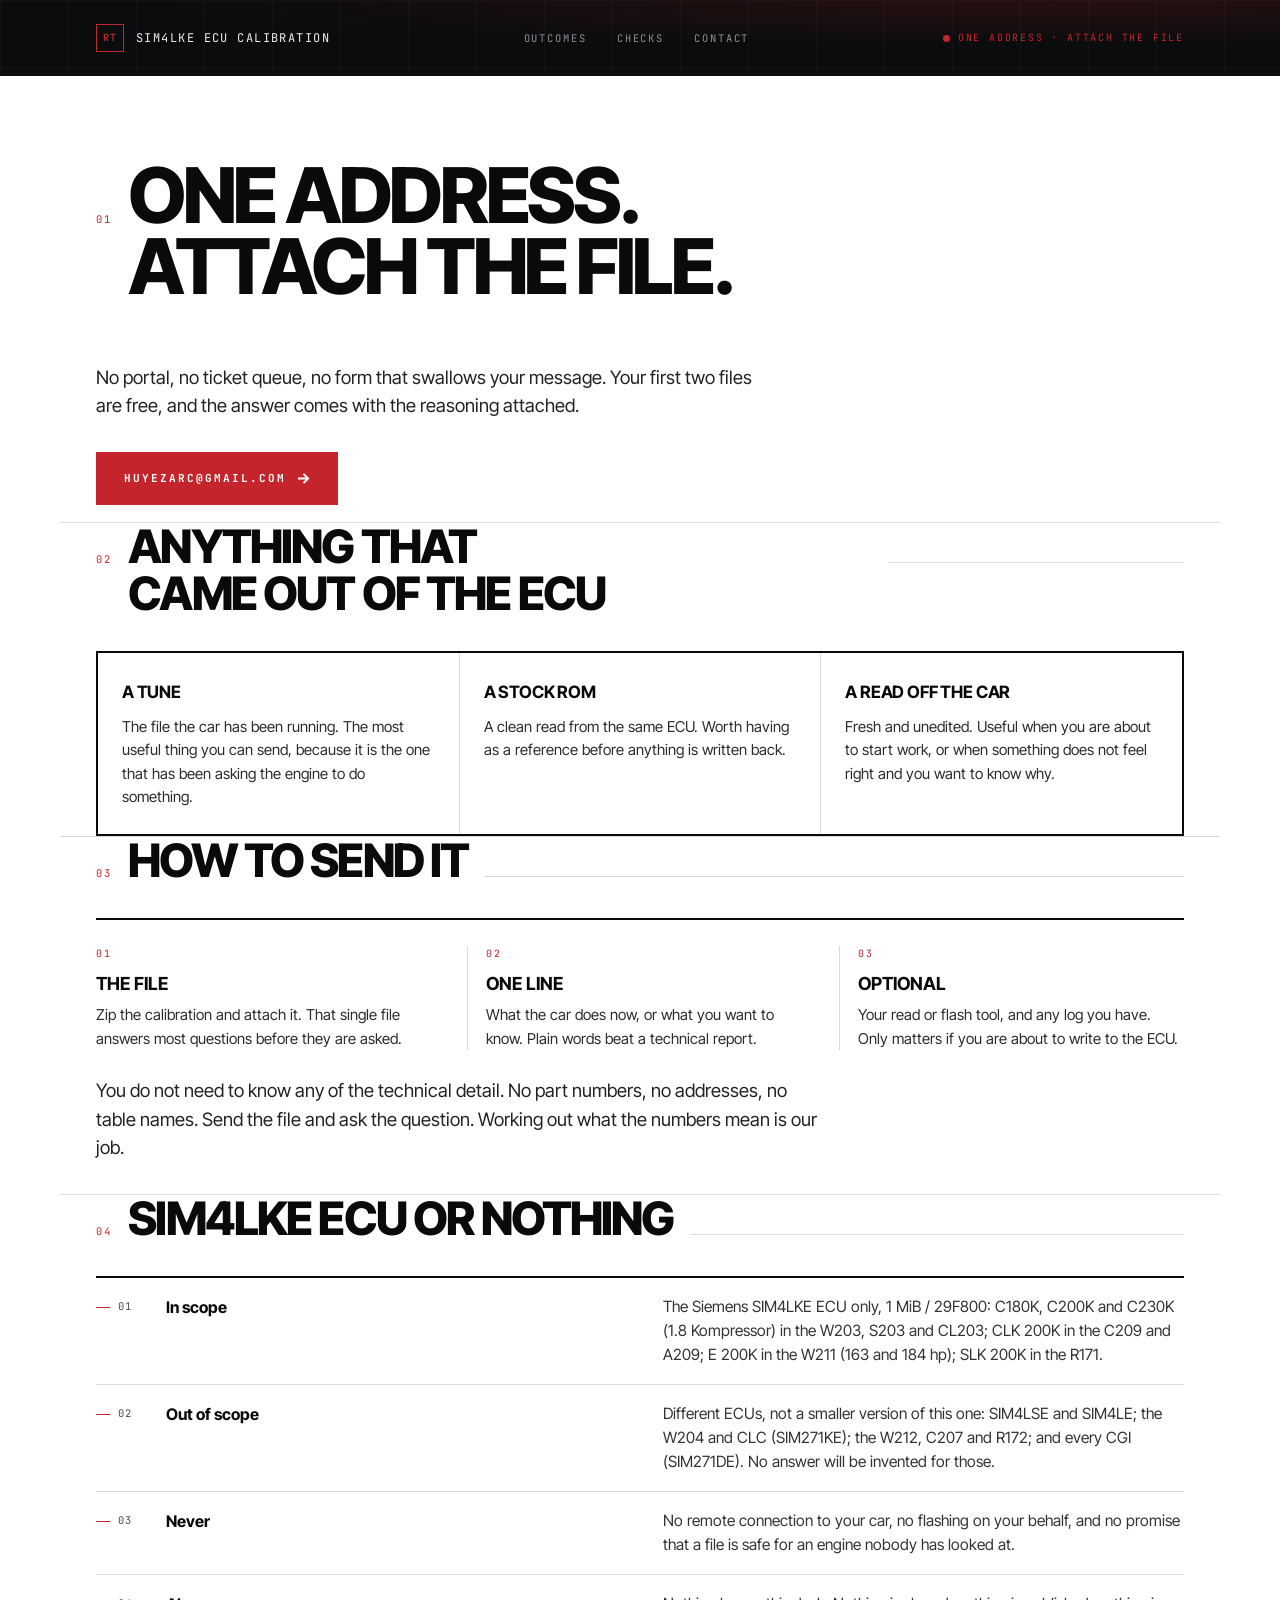
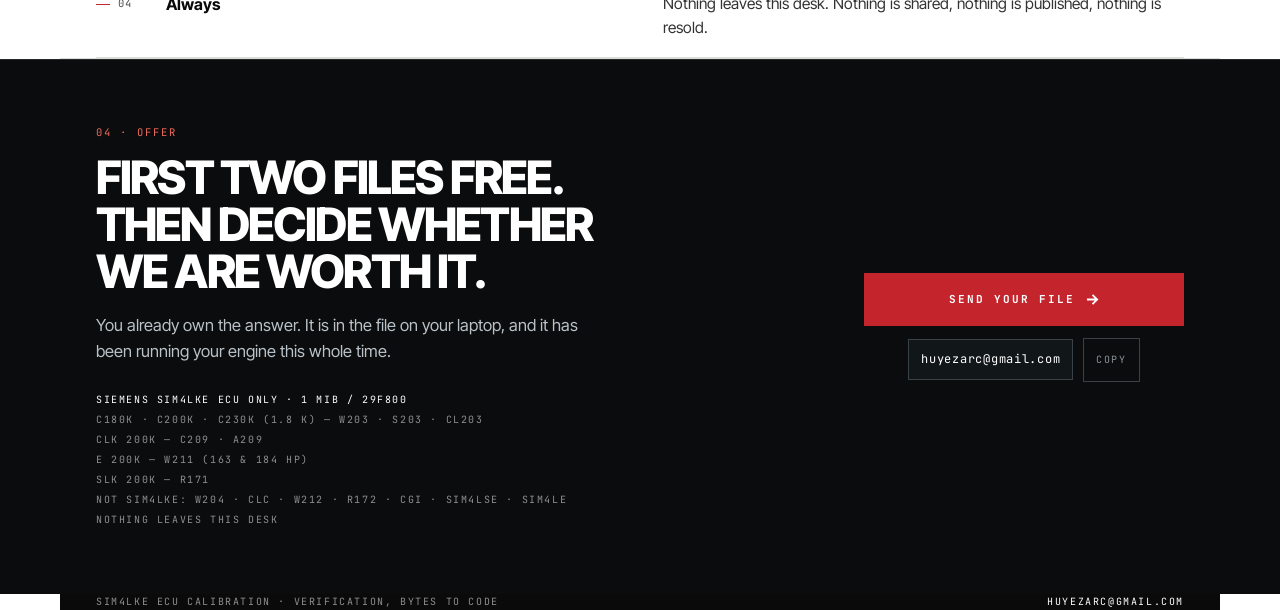
==== commit 1b04e7c8: "Site update" ====
--- a/contact.html
+++ b/contact.html
@@ -21,7 +21,7 @@
 <header class="hero-dark">
   <div class="wrap hdbar">
     <a class="hdbrand" href="index.html"><span class="mark">RT</span> SIM4LKE ECU Calibration</a>
-    <nav class="hdnav" aria-label="Sections"><a href="index.html#outcomes">Outcomes</a><a href="index.html#checks">Checks</a><a href="#send">Contact</a></nav>
+    <nav class="hdnav" aria-label="Page sections"><a href="index.html#outcomes">Outcomes</a><a href="index.html#checks">Checks</a><a href="#send">Contact</a></nav>
     <span class="live"><i></i>one address &#183; attach the file</span>
   </div>
 </header>
@@ -94,7 +94,13 @@
         NOTHING LEAVES THIS DESK
       </div>
     </div>
-    <a class="btn" href="mailto:huyezarc@gmail.com?subject=My%20tune%20file%20-%20open%20it%20before%20I%20flash%20it&amp;body=My%20SIM4LKE%20ECU%20file%20is%20attached.%0A%0AIt%20is%3A%20a%20tune%20%2F%20a%20stock%20ROM%20%2F%20a%20read%20off%20the%20car%0AWhat%20I%20want%20to%20know%3A%20" style="justify-content:center">Send your file <svg width="13" height="13" viewBox="0 0 14 14" fill="none" aria-hidden="true"><path d="M1 7h11M7 2l5 5-5 5" stroke="currentColor" stroke-width="2"/></svg></a>
+    <div style="display:grid;gap:12px">
+      <a class="btn" href="mailto:huyezarc@gmail.com?subject=My%20tune%20file%20-%20open%20it%20before%20I%20flash%20it&amp;body=My%20SIM4LKE%20ECU%20file%20is%20attached.%0A%0AIt%20is%3A%20a%20tune%20%2F%20a%20stock%20ROM%20%2F%20a%20read%20off%20the%20car%0AWhat%20I%20want%20to%20know%3A%20" style="justify-content:center">Send your file <svg width="13" height="13" viewBox="0 0 14 14" fill="none" aria-hidden="true"><path d="M1 7h11M7 2l5 5-5 5" stroke="currentColor" stroke-width="2"/></svg></a>
+      <div class="copyrow" style="justify-content:center;margin-top:0">
+        <code>huyezarc@gmail.com</code>
+        <button type="button" id="copyMail" data-mail="huyezarc@gmail.com">copy</button>
+      </div>
+    </div>
   </div>
 </div>
 </main>
--- a/assets/style.css
+++ b/assets/style.css
@@ -354,9 +354,47 @@
   .barcta.on{transform:none}
   .barcta b{font-family:var(--mono);font-size:9px;letter-spacing:.12em;text-transform:uppercase;
     color:#8b939a;font-weight:400;white-space:nowrap}
-  .barcta a{flex:1;background:#c4242c;color:#fff;text-align:center;padding:12px 10px;text-decoration:none;
+  .barcta a{flex:1;background:#c4242c;color:#fff;text-align:center;padding:14px 10px;min-height:44px;text-decoration:none;
     font-family:var(--mono);font-size:11px;letter-spacing:.14em;text-transform:uppercase}
 }
+/* margin index: only where there is room for it, never over the content */
+.rail{display:none}
+@media(min-width:1320px){
+  .rail{display:grid;gap:14px;position:fixed;left:20px;top:50%;transform:translateY(-50%);z-index:70;
+    font-family:var(--mono);font-size:10px;letter-spacing:.16em;text-transform:uppercase}
+  .rail a{color:#5f5a51;text-decoration:none;display:flex;align-items:center;gap:8px;
+    min-height:44px;padding:0 2px}
+  .rail a::before{content:"";width:14px;height:1px;background:currentColor;opacity:.6}
+  .rail a.on{color:var(--accent)}
+  .rail a.on::before{width:22px;opacity:1}
+}
+/* rendered bench plate behind the 3D box: depth only, never the hero */
+.pin .visual::before{content:"";position:absolute;right:-2%;top:50%;transform:translateY(-50%);
+  width:min(620px,104%);aspect-ratio:1200/943;background:url(img/ecu-plate.webp) center/contain no-repeat;
+  opacity:.12;filter:saturate(.6) contrast(.9) blur(7px);pointer-events:none}
+@media(max-width:980px){.pin .visual::before{opacity:.07;width:min(420px,100%)}}
+/* offer becomes the closing dark band */
+.offer{background:#0b0c0d;color:#e9edf0;border-top:1px solid #242a2e}
+.offer .in{border-color:#242a2e}
+.offer h2{color:#fff}
+.offer p{color:#b9c2c8}
+.offer .mono{color:#f2544a}
+.offer .btn{background:#c4242c;border-color:#c4242c;color:#fff}
+.offer .btn.ghost{color:#fff;border-color:#4b535a}
+.copyrow{display:flex;gap:10px;align-items:center;flex-wrap:wrap;margin-top:18px}
+.copyrow code{font-family:var(--mono);font-size:12px;letter-spacing:.06em;color:#fff;
+  border:1px solid #3a4247;padding:10px 12px;background:#111619}
+.copyrow button{font-family:var(--mono);font-size:10px;letter-spacing:.16em;text-transform:uppercase;
+  background:transparent;color:#8b939a;border:1px solid #3a4247;padding:10px 12px;cursor:pointer;min-height:44px}
+.copyrow button:hover{color:#fff;border-color:#8b939a}
+
+/* page-wide scroll progress (the pin band keeps its own) */
+.gprog{position:fixed;left:0;top:0;height:2px;width:100%;z-index:90;background:transparent;pointer-events:none}
+.gprog i{display:block;height:100%;width:100%;background:#c4242c;transform:scaleX(0);transform-origin:0 50%}
+
+/* type polish */
+h1,h2,h3{text-wrap:balance}
+.mono,.iconslab .k,.iconslab .v,.evband .lbl{font-variant-numeric:tabular-nums}
 @media(max-width:400px){
   .pin .cta .btn{width:100%;justify-content:center}
 }
@@ -384,16 +422,18 @@
 .iconslab{background:#0b0c0d;color:#e9edf0;border-bottom:1px solid #242a2e;position:relative}
 .iconslab::after{content:"";position:absolute;inset:0;pointer-events:none;opacity:.05;mix-blend-mode:screen;
   background-image:url("data:image/svg+xml;utf8,<svg xmlns='http://www.w3.org/2000/svg' width='160' height='160'><filter id='n'><feTurbulence type='fractalNoise' baseFrequency='.9' numOctaves='3'/></filter><rect width='160' height='160' filter='url(%23n)'/></svg>")}
-.iconslab .strip{display:grid;grid-template-columns:repeat(5,minmax(0,1fr));max-width:none}
+.iconslab .strip{display:grid;grid-template-columns:repeat(6,minmax(0,1fr));max-width:none}
 .iconslab .tile{position:relative;z-index:1;padding:26px 18px 20px;border-right:1px solid #242a2e;
   border-bottom:1px solid #242a2e;display:grid;justify-items:start;gap:10px;overflow:hidden;min-width:0}
-.iconslab .tile:nth-child(5n){border-right:0}
+.iconslab .tile:nth-child(6n){border-right:0}
 .iconslab .tile .idx{position:absolute;left:18px;top:16px;font-family:var(--mono);font-size:10px;
   line-height:1;letter-spacing:.18em;color:#8b939a}
-.iconslab .tile svg{width:88px;height:88px;color:#c9d1d6;display:block;
+.iconslab .tile svg{width:88px;height:88px;color:#c9d1d6;display:block;opacity:.78;
   transform:scale(var(--s,1));transform-origin:left center;transition:transform .25s ease}
 .iconslab .tile{perspective:600px}
-.iconslab .tile:hover svg{transform:scale(var(--s,1)) translateY(-3px) rotateX(7deg) rotateY(-9deg)}
+.iconslab .tile:hover svg,.iconslab .tile:focus-within svg{opacity:1;
+  transform:scale(var(--s,1)) translateY(-3px) rotateX(7deg) rotateY(-9deg)}
+.iconslab .tile:focus-within{outline:2px solid #f2544a;outline-offset:-3px}
 .iconslab .tile .k{font-family:var(--mono);font-size:10px;letter-spacing:.15em;text-transform:uppercase;color:#fff}
 .iconslab .tile .v{font-family:var(--mono);font-size:9px;letter-spacing:.18em;text-transform:uppercase;color:#7d858c}
 .iconslab .tile .v.hot{color:#f2544a}
@@ -413,3 +453,22 @@
 @media(max-width:480px){
   .iconslab .tile svg{width:56px;height:56px}
 }
+.evband{border-bottom:1px solid var(--rule);padding:34px 0 30px}
+.evband .in{display:grid;grid-template-columns:minmax(0,1fr) auto;gap:34px;align-items:center}
+.evband .lbl{font-family:var(--mono);font-size:10px;letter-spacing:.18em;text-transform:uppercase;color:var(--accent)}
+.evband h3{margin:8px 0 6px;font-size:19px;letter-spacing:-.01em}
+.evband p{margin:0;font-size:14.5px;color:#333;max-width:52ch}
+.evband .row{display:flex;gap:5px;align-items:flex-end}
+.evband .cpy{width:26px;height:56px;border:1px solid #b9b4aa;background:#fff;position:relative}
+.evband .cpy::before{content:"";position:absolute;left:5px;right:5px;top:8px;height:1px;background:#cfcac0;
+  box-shadow:0 8px 0 #cfcac0,0 16px 0 #cfcac0,0 24px 0 #cfcac0,0 32px 0 #cfcac0}
+.evband .cpy.alt{border-color:var(--accent);background:#fdf3f2}
+.evband .cpy.alt::after{content:"";position:absolute;left:-1px;right:-1px;top:-1px;height:5px;background:var(--accent)}
+.evband .idx{display:flex;gap:5px;margin-top:7px}
+.evband .idx span{width:26px;text-align:center;font-family:var(--mono);font-size:8px;letter-spacing:.06em;color:#5f5a51}
+.evband .idx span.hot{color:var(--accent);font-weight:700}
+@media(max-width:980px){
+  .evband .in{grid-template-columns:1fr;gap:18px}
+  .evband .cpy,.evband .idx span{width:22px}
+  .evband .cpy{height:46px}
+}
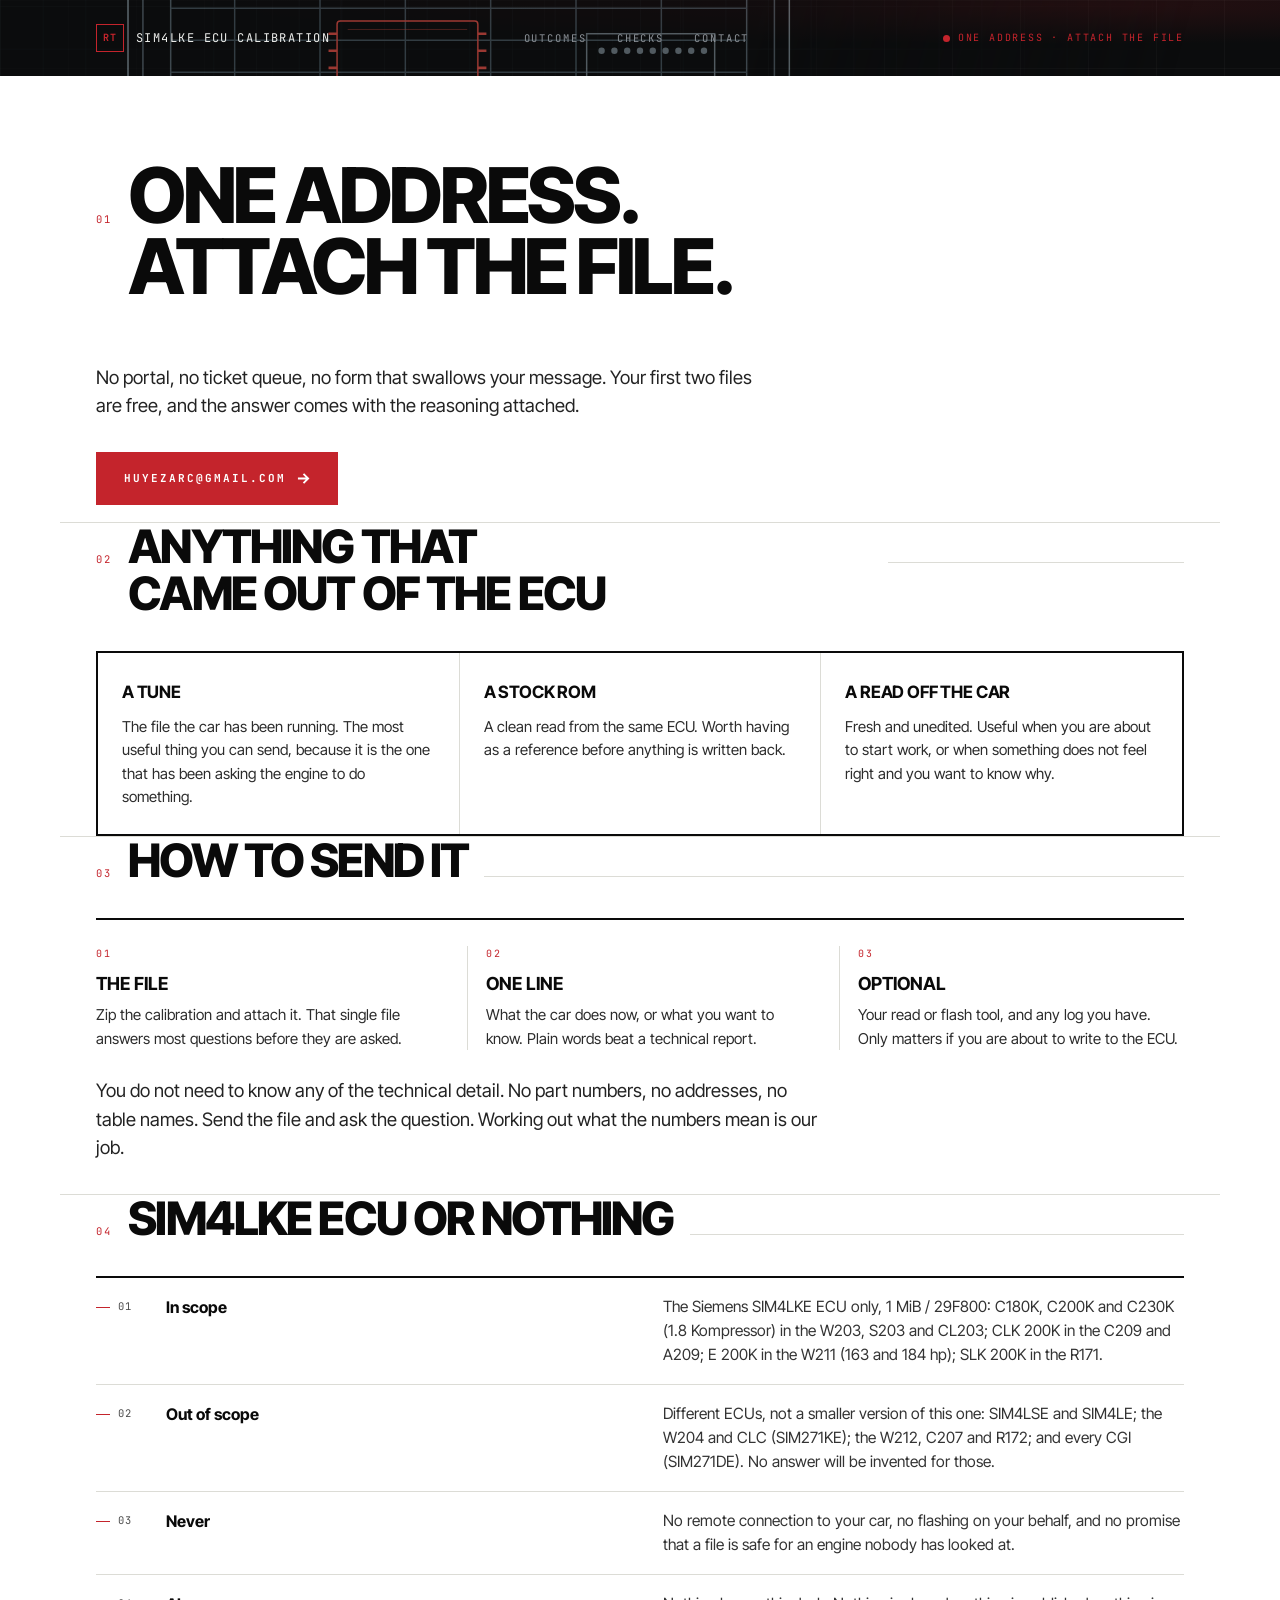
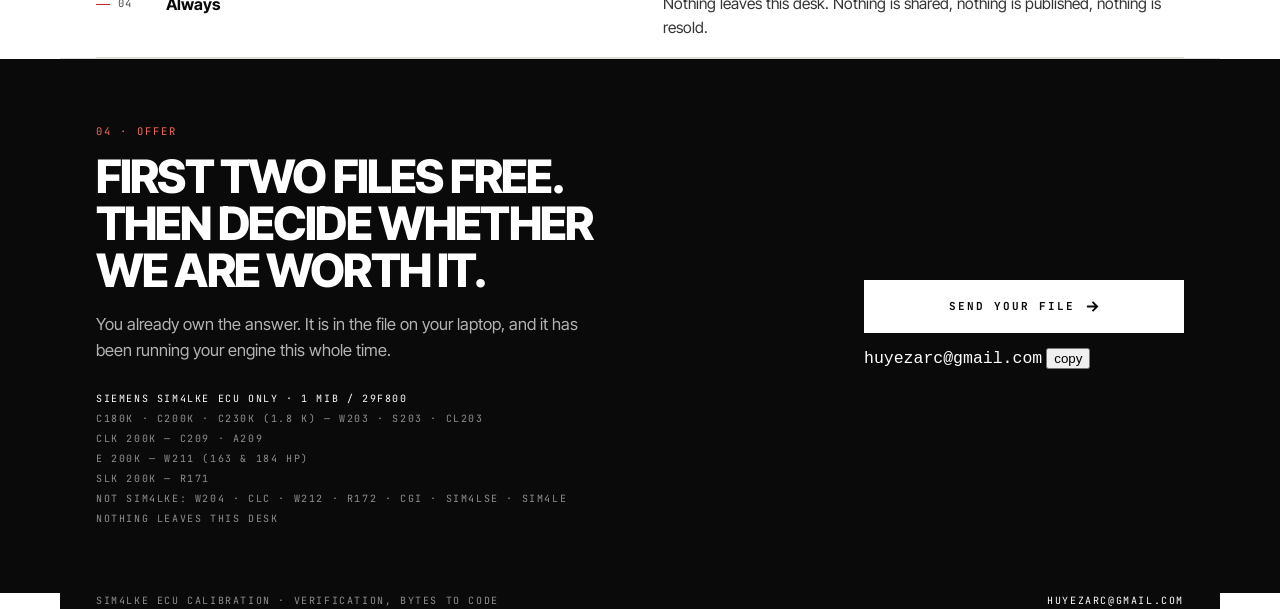
==== commit 01bf8d1e: "Site update" ====
--- a/contact.html
+++ b/contact.html
@@ -19,6 +19,91 @@
 <body>
 <div class="prog" aria-hidden="true"></div>
 <header class="hero-dark">
+<svg class="blueprint" viewBox="0 0 1200 700" preserveAspectRatio="xMidYMid slice" aria-hidden="true">
+ <defs>
+  <pattern id="bp-grid" width="40" height="40" patternUnits="userSpaceOnUse">
+    <path d="M40 0H0V40" fill="none" stroke="#1c2328" stroke-width="1"/>
+  </pattern>
+ </defs>
+ <rect width="1200" height="700" fill="#0b0c0d"/>
+ <rect width="1200" height="700" fill="url(#bp-grid)" opacity=".55"/>
+
+ <g transform="translate(120 96)" stroke="#8fa0a8" fill="none" stroke-width="1.4">
+  <!-- enclosure -->
+  <rect x="0" y="120" width="620" height="300" rx="10"/>
+  <rect x="14" y="134" width="592" height="272" rx="6" stroke="#5d6c75"/>
+  <!-- lid lip + seam -->
+  <path d="M0 168h620" stroke="#5d6c75" stroke-dasharray="6 5"/>
+
+  <!-- heatsink fins -->
+  <g stroke="#7c8b93">
+   <path d="M40 60v52M64 52v60M88 44v68M112 36v76M136 28v84M160 20v92M184 12v100M208 4v108"/>
+  </g>
+  <path d="M28 120h208" stroke="#7c8b93"/>
+
+  <!-- pcb -->
+  <rect x="40" y="196" width="540" height="184" stroke="#5d6c75"/>
+  <g stroke="#4a5a63">
+   <path d="M40 226h540M40 256h540M40 286h540M40 316h540M40 346h540"/>
+   <path d="M100 196v184M180 196v184M260 196v184M340 196v184M420 196v184M500 196v184"/>
+  </g>
+
+  <!-- the flash chip (accent) -->
+  <g stroke="#f2544a">
+   <rect x="196" y="238" width="132" height="96" rx="3"/>
+   <g stroke="#f2544a" stroke-width="2.4">
+    <path d="M188 250h8M188 266h8M188 282h8M188 298h8M188 314h8"/>
+    <path d="M328 250h8M328 266h8M328 282h8M328 298h8M328 314h8"/>
+   </g>
+   <path d="M206 246h112" stroke-width=".8" opacity=".5"/>
+  </g>
+
+  <!-- connector block: 2 x 10 -->
+  <rect x="430" y="250" width="120" height="72" stroke="#7c8b93"/>
+  <g fill="#7c8b93" stroke="none">
+   <!-- row 1 -->
+   <g>
+    <circle cx="444" cy="266" r="3"/><circle cx="456" cy="266" r="3"/><circle cx="468" cy="266" r="3"/>
+    <circle cx="480" cy="266" r="3"/><circle cx="492" cy="266" r="3"/><circle cx="504" cy="266" r="3"/>
+    <circle cx="516" cy="266" r="3"/><circle cx="528" cy="266" r="3"/><circle cx="540" cy="266" r="3"/>
+   </g>
+   <!-- row 2 -->
+   <g>
+    <circle cx="444" cy="306" r="3"/><circle cx="456" cy="306" r="3"/><circle cx="468" cy="306" r="3"/>
+    <circle cx="480" cy="306" r="3"/><circle cx="492" cy="306" r="3"/><circle cx="504" cy="306" r="3"/>
+    <circle cx="516" cy="306" r="3"/><circle cx="528" cy="306" r="3"/><circle cx="540" cy="306" r="3"/>
+   </g>
+  </g>
+
+  <!-- mounting bosses -->
+  <g stroke="#7c8b93">
+   <circle cx="24" cy="146" r="6"/><circle cx="596" cy="146" r="6"/>
+   <circle cx="24" cy="394" r="6"/><circle cx="596" cy="394" r="6"/>
+  </g>
+ </g>
+
+ <!-- callouts -->
+ <g font-family="ui-monospace,monospace" font-size="13" letter-spacing="1.6" fill="#a9b5bb">
+  <path d="M330 300 L470 300 L520 250" stroke="#f2544a" stroke-width="1.2" fill="none"/>
+  <text x="476" y="243" fill="#f2544a">29F800 · 1 MiB</text>
+
+  <path d="M520 240 L700 240 L740 200" stroke="#8fa0a8" stroke-width="1.2" fill="none"/>
+  <text x="700" y="192">2 × 10 · K-LINE</text>
+
+  <path d="M170 40 L170 8 L300 8" stroke="#8fa0a8" stroke-width="1.2" fill="none"/>
+  <text x="308" y="13">FINS · PASSIVE</text>
+
+  <path d="M60 520 L60 560 L250 560" stroke="#8fa0a8" stroke-width="1.2" fill="none"/>
+  <text x="258" y="565">CAL × 10 · ONE VARIES</text>
+ </g>
+
+ <!-- dimension -->
+ <g stroke="#5d6c75" stroke-width="1" fill="#93a1a8" font-family="ui-monospace,monospace" font-size="11">
+  <path d="M120 470h620" stroke-dasharray="4 4"/>
+  <path d="M120 462v16M740 462v16"/>
+  <text x="392" y="492" fill="#7c8b93">1 048 576 B</text>
+ </g>
+</svg>
   <div class="wrap hdbar">
     <a class="hdbrand" href="index.html"><span class="mark">RT</span> SIM4LKE ECU Calibration</a>
     <nav class="hdnav" aria-label="Page sections"><a href="index.html#outcomes">Outcomes</a><a href="index.html#checks">Checks</a><a href="#send">Contact</a></nav>
--- a/assets/style.css
+++ b/assets/style.css
@@ -368,33 +368,13 @@
   .rail a.on{color:var(--accent)}
   .rail a.on::before{width:22px;opacity:1}
 }
-/* rendered bench plate behind the 3D box: depth only, never the hero */
-.pin .visual::before{content:"";position:absolute;right:-2%;top:50%;transform:translateY(-50%);
-  width:min(620px,104%);aspect-ratio:1200/943;background:url(img/ecu-plate.webp) center/contain no-repeat;
-  opacity:.12;filter:saturate(.6) contrast(.9) blur(7px);pointer-events:none}
-@media(max-width:980px){.pin .visual::before{opacity:.07;width:min(420px,100%)}}
-/* offer becomes the closing dark band */
-.offer{background:#0b0c0d;color:#e9edf0;border-top:1px solid #242a2e}
-.offer .in{border-color:#242a2e}
-.offer h2{color:#fff}
-.offer p{color:#b9c2c8}
-.offer .mono{color:#f2544a}
-.offer .btn{background:#c4242c;border-color:#c4242c;color:#fff}
-.offer .btn.ghost{color:#fff;border-color:#4b535a}
-.copyrow{display:flex;gap:10px;align-items:center;flex-wrap:wrap;margin-top:18px}
-.copyrow code{font-family:var(--mono);font-size:12px;letter-spacing:.06em;color:#fff;
-  border:1px solid #3a4247;padding:10px 12px;background:#111619}
-.copyrow button{font-family:var(--mono);font-size:10px;letter-spacing:.16em;text-transform:uppercase;
-  background:transparent;color:#8b939a;border:1px solid #3a4247;padding:10px 12px;cursor:pointer;min-height:44px}
-.copyrow button:hover{color:#fff;border-color:#8b939a}
-
-/* page-wide scroll progress (the pin band keeps its own) */
-.gprog{position:fixed;left:0;top:0;height:2px;width:100%;z-index:90;background:transparent;pointer-events:none}
-.gprog i{display:block;height:100%;width:100%;background:#c4242c;transform:scaleX(0);transform-origin:0 50%}
-
-/* type polish */
-h1,h2,h3{text-wrap:balance}
-.mono,.iconslab .k,.iconslab .v,.evband .lbl{font-variant-numeric:tabular-nums}
+/* callout legend: the drawing's labels, set as real text so they stay readable */
+.callouts{position:absolute;left:0;bottom:6px;display:grid;gap:6px;font-family:var(--mono);
+  font-size:9px;letter-spacing:.14em;text-transform:uppercase;color:#7f8d94;pointer-events:none}
+.callouts b{color:#f2544a;font-weight:400}
+.callouts span::before{content:"";display:inline-block;width:10px;height:1px;background:currentColor;
+  vertical-align:middle;margin-right:7px;opacity:.7}
+@media(max-width:980px){.callouts{position:static;margin-top:14px}}
 @media(max-width:400px){
   .pin .cta .btn{width:100%;justify-content:center}
 }
@@ -472,3 +452,9 @@
   .evband .cpy,.evband .idx span{width:22px}
   .evband .cpy{height:46px}
 }
+.hero-dark .blueprint{position:absolute;inset:0;width:100%;height:100%;opacity:.62;pointer-events:none;
+  -webkit-mask-image:linear-gradient(105deg,#000 0%,#000 58%,transparent 92%);
+  mask-image:linear-gradient(105deg,#000 0%,#000 58%,transparent 92%)}
+@media(max-width:980px){.hero-dark .blueprint{opacity:.3;
+  -webkit-mask-image:linear-gradient(180deg,#000 0%,transparent 92%);
+  mask-image:linear-gradient(180deg,#000 0%,transparent 92%)}}
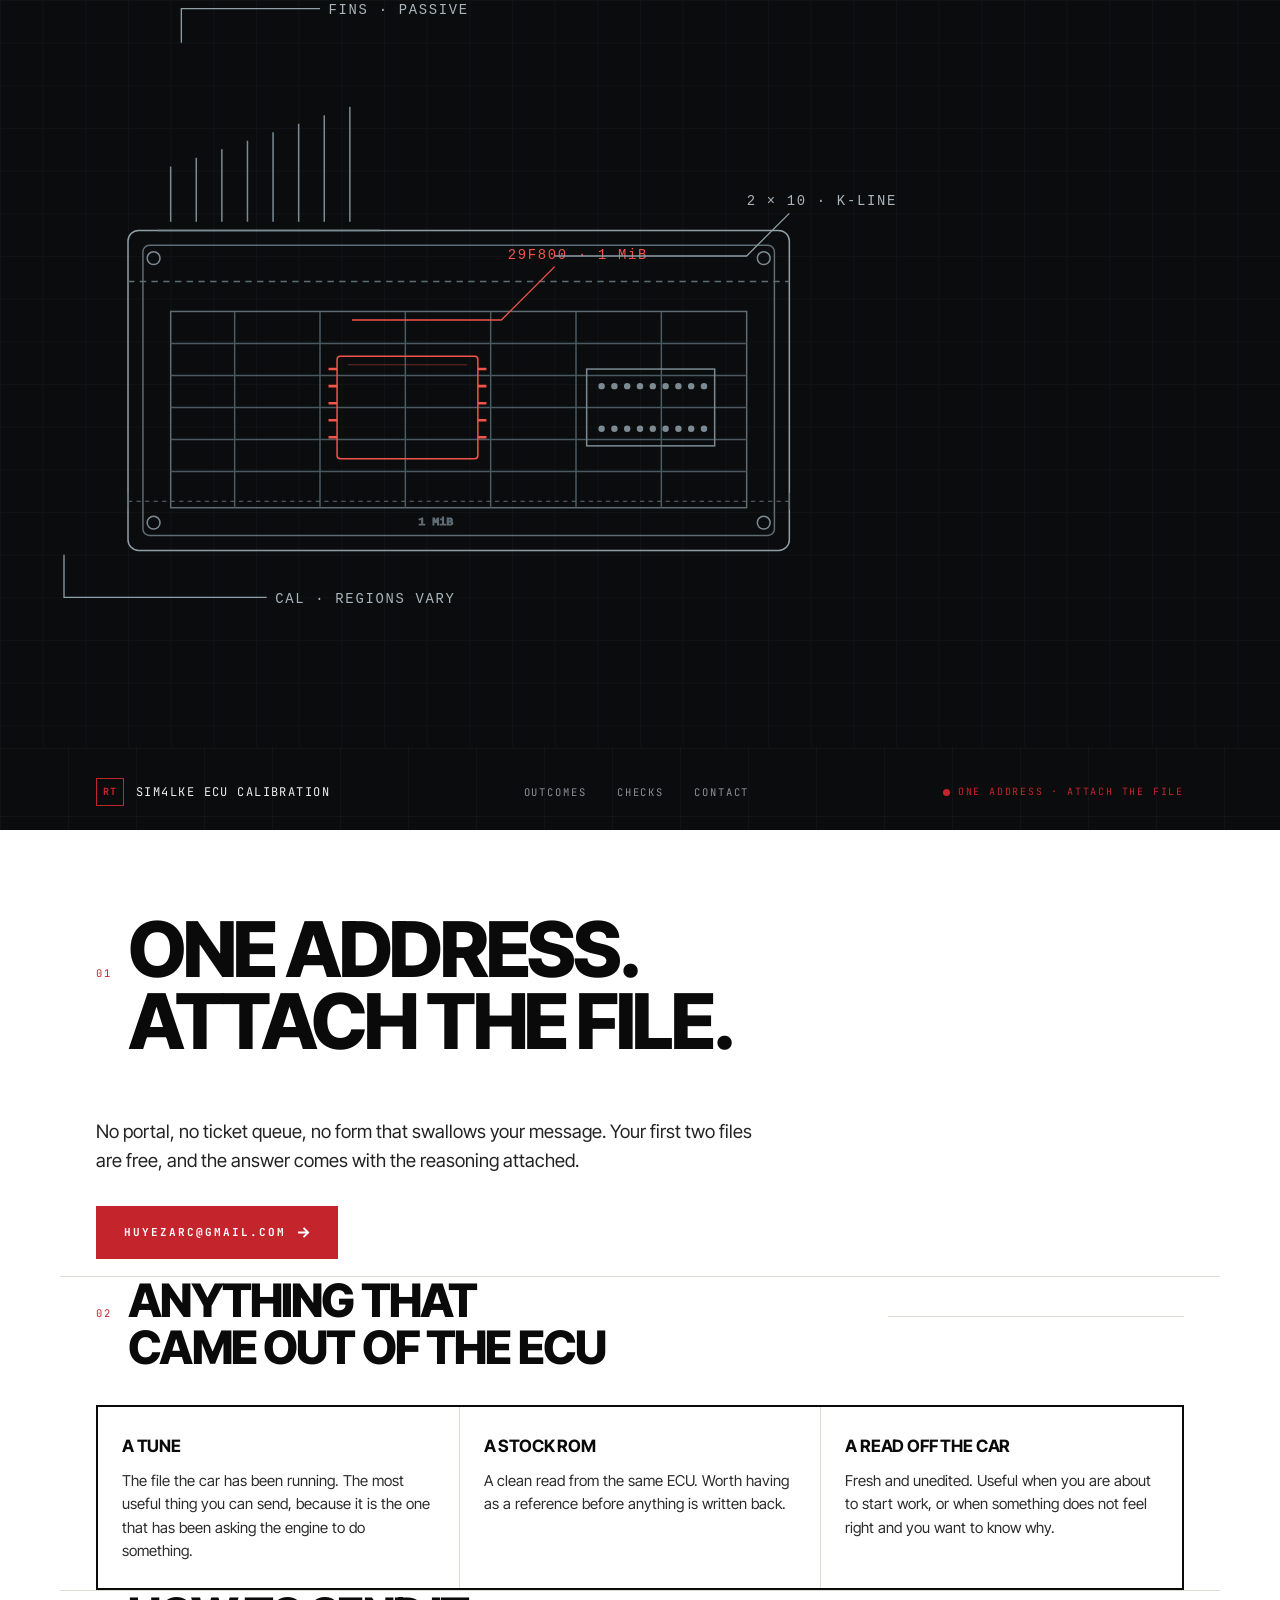
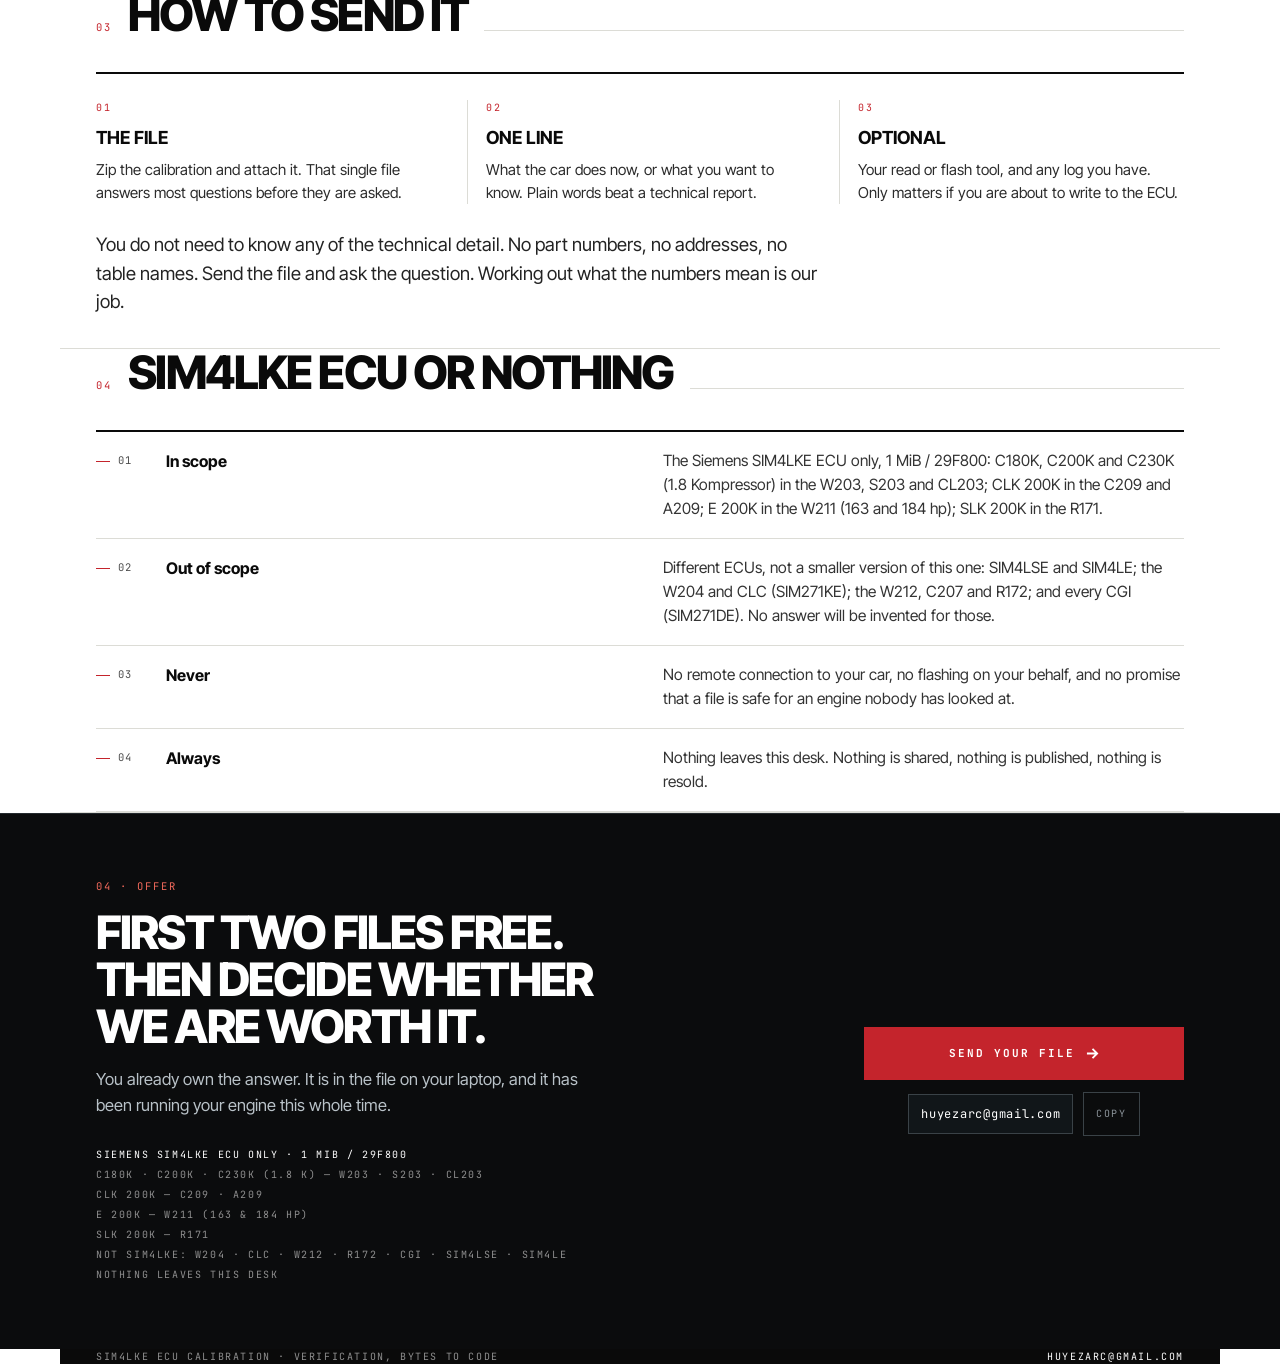
==== commit dc55bf77: "Site update" ====
--- a/contact.html
+++ b/contact.html
@@ -94,14 +94,14 @@
   <text x="308" y="13">FINS · PASSIVE</text>
 
   <path d="M60 520 L60 560 L250 560" stroke="#8fa0a8" stroke-width="1.2" fill="none"/>
-  <text x="258" y="565">CAL × 10 · ONE VARIES</text>
+  <text x="258" y="565">CAL · REGIONS VARY</text>
  </g>
 
  <!-- dimension -->
  <g stroke="#5d6c75" stroke-width="1" fill="#93a1a8" font-family="ui-monospace,monospace" font-size="11">
   <path d="M120 470h620" stroke-dasharray="4 4"/>
   <path d="M120 462v16M740 462v16"/>
-  <text x="392" y="492" fill="#7c8b93">1 048 576 B</text>
+  <text x="392" y="492" fill="#7c8b93">1 MiB</text>
  </g>
 </svg>
   <div class="wrap hdbar">
--- a/assets/style.css
+++ b/assets/style.css
@@ -360,7 +360,7 @@
 /* margin index: only where there is room for it, never over the content */
 .rail{display:none}
 @media(min-width:1320px){
-  .rail{display:grid;gap:14px;position:fixed;left:20px;top:50%;transform:translateY(-50%);z-index:70;
+  .rail{display:grid;gap:14px;position:fixed;left:20px;top:50%;transform:translateY(-50%);z-index:1;
     font-family:var(--mono);font-size:10px;letter-spacing:.16em;text-transform:uppercase}
   .rail a{color:#5f5a51;text-decoration:none;display:flex;align-items:center;gap:8px;
     min-height:44px;padding:0 2px}
@@ -375,6 +375,66 @@
 .callouts span::before{content:"";display:inline-block;width:10px;height:1px;background:currentColor;
   vertical-align:middle;margin-right:7px;opacity:.7}
 @media(max-width:980px){.callouts{position:static;margin-top:14px}}
+/* offer becomes the closing dark band */
+.offer{background:#0b0c0d;color:#e9edf0;border-top:1px solid #242a2e}
+.offer .in{border-color:#242a2e}
+.offer h2{color:#fff}
+.offer p{color:#b9c2c8}
+.offer .mono{color:#f2544a}
+.offer .btn{background:#c4242c;border-color:#c4242c;color:#fff}
+.offer .btn.ghost{color:#fff;border-color:#4b535a}
+.copyrow{display:flex;gap:10px;align-items:center;flex-wrap:wrap;margin-top:18px}
+.copyrow code{font-family:var(--mono);font-size:12px;letter-spacing:.06em;color:#fff;
+  border:1px solid #3a4247;padding:10px 12px;background:#111619}
+.copyrow button{font-family:var(--mono);font-size:10px;letter-spacing:.16em;text-transform:uppercase;
+  background:transparent;color:#8b939a;border:1px solid #3a4247;padding:10px 12px;cursor:pointer;min-height:44px}
+.copyrow button:hover{color:#fff;border-color:#8b939a}
+
+/* page-wide scroll progress */
+.gprog{position:fixed;left:0;top:0;height:2px;width:100%;z-index:90;background:transparent;pointer-events:none}
+.gprog i{display:block;height:100%;width:100%;background:#c4242c;transform:scaleX(0);transform-origin:0 50%}
+
+/* type polish */
+h1,h2,h3{text-wrap:balance}
+.mono,.iconslab .k,.iconslab .v,.evband .lbl{font-variant-numeric:tabular-nums}
+
+/* hero stage: scan line + idle bob (motion, not decoration) */
+.pin .visual{overflow:visible;position:relative}
+.pin .visual .benchbg{position:absolute;inset:-6% -10%;opacity:.085;pointer-events:none;z-index:0;
+  filter:blur(.4px);-webkit-mask-image:radial-gradient(58% 62% at 50% 48%,#000 30%,transparent 78%);
+  mask-image:radial-gradient(58% 62% at 50% 48%,#000 30%,transparent 78%)}
+.pin .visual .benchbg svg{width:100%;height:100%;display:block}
+.pin .visual .turbine,.pin .visual .scene{position:relative;z-index:1;will-change:transform}
+@media(max-width:980px){.pin .visual .benchbg{opacity:.06;inset:-4% -6%}}
+.pin .visual .scan{position:absolute;left:0;right:0;height:1px;background:linear-gradient(90deg,
+  transparent,#f2544a 18%,#f2544a 82%,transparent);opacity:.55;pointer-events:none;
+  animation:scanmove 6.5s cubic-bezier(.45,0,.55,1) infinite}
+@keyframes scanmove{0%{top:22%;opacity:0}12%{opacity:.6}88%{opacity:.6}100%{top:78%;opacity:0}}
+.pin .scene{animation:idlebob 9s ease-in-out infinite}
+@keyframes idlebob{0%,100%{translate:0 0}50%{translate:0 -6px}}
+@media(prefers-reduced-motion:reduce){
+  .pin .visual .scan{display:none}
+  .pin .scene{animation:none}
+}
+/* hero object: Blender turntable on desktop, CSS box elsewhere */
+.turbine{display:none}
+.specplate{display:none}
+@media(min-width:981px){
+  .pin .visual .turbine{display:block;width:min(470px,80%);height:auto;margin:4px auto 0;
+    filter:drop-shadow(0 26px 44px rgba(0,0,0,.6))}
+  .pin .visual::after{content:"";position:absolute;left:50%;top:46%;transform:translate(-50%,-50%);
+    width:min(560px,92%);aspect-ratio:1;pointer-events:none;z-index:-1;
+    background:radial-gradient(circle,rgba(242,84,74,.14),transparent 62%)}
+  .pin .visual .scene,.pin .visual .stampwrap,.pin .visual .chipcard{display:none}
+  .pin .visual .specplate{display:grid;gap:5px;justify-items:center;margin-top:14px;
+    font-family:var(--mono);font-size:10.5px;letter-spacing:.18em;text-transform:uppercase;color:#c3ced4;text-align:center}
+  .pin .visual .specplate b{color:#fff;font-weight:400}
+  .pin .visual .specplate i{color:#f2544a;font-style:normal}
+}
+@media(min-width:981px) and (prefers-reduced-motion:reduce){
+  .pin .visual .turbine{display:none}
+  .pin .visual .scene,.pin .visual .stampwrap,.pin .visual .chipcard{display:revert}
+}
 @media(max-width:400px){
   .pin .cta .btn{width:100%;justify-content:center}
 }
@@ -399,7 +459,35 @@
   .pin .step{opacity:1;transition:none}
   .prog{display:none}
 }
-.iconslab{background:#0b0c0d;color:#e9edf0;border-bottom:1px solid #242a2e;position:relative}
+
+/* idle life: each icon floats on its own phase */
+.iconslab .tile svg{animation:icfloat 8.5s ease-in-out infinite}
+.iconslab .tile:nth-child(2n) svg{animation-delay:-2.1s}
+.iconslab .tile:nth-child(3n) svg{animation-delay:-3.6s}
+.iconslab .tile:nth-child(4n) svg{animation-delay:-5.2s}
+@keyframes icfloat{0%,100%{translate:0 0}50%{translate:0 -4px}}
+
+/* cursor tilt: JS sets --tx/--ty per tile */
+.iconslab .tile{transform:perspective(700px) rotateX(var(--tx,0deg)) rotateY(var(--ty,0deg));
+  transition:transform .35s cubic-bezier(.2,.8,.2,1),background .35s}
+.iconslab .tile:hover{background:#101518}
+
+/* hover: a full turn plus the red rule sweeping under the label */
+.iconslab .tile svg{transition:transform .9s cubic-bezier(.2,.8,.2,1),opacity .2s}
+.iconslab .tile:hover svg,.iconslab .tile:focus-within svg{
+  animation:none;opacity:1;transform:scale(calc(var(--s,1) * 1.08)) rotateY(360deg)}
+.iconslab .tile .k{position:relative}
+.iconslab .tile .k::after{content:"";position:absolute;left:0;bottom:-6px;height:2px;width:0;background:#f2544a;
+  transition:width .45s cubic-bezier(.2,.8,.2,1)}
+.iconslab .tile:hover .k::after,.iconslab .tile:focus-within .k::after{width:100%}
+.iconslab .tile:hover .idx{color:#f2544a}
+
+@media(prefers-reduced-motion:reduce){
+  .iconslab .tile svg{animation:none;transition:none}
+  .iconslab .tile:hover svg{transform:scale(var(--s,1))}
+  .iconslab .tile{transform:none}
+}
+.iconslab{background:#0b0c0d;color:#e9edf0;border-bottom:1px solid #242a2e;position:relative;z-index:2}
 .iconslab::after{content:"";position:absolute;inset:0;pointer-events:none;opacity:.05;mix-blend-mode:screen;
   background-image:url("data:image/svg+xml;utf8,<svg xmlns='http://www.w3.org/2000/svg' width='160' height='160'><filter id='n'><feTurbulence type='fractalNoise' baseFrequency='.9' numOctaves='3'/></filter><rect width='160' height='160' filter='url(%23n)'/></svg>")}
 .iconslab .strip{display:grid;grid-template-columns:repeat(6,minmax(0,1fr));max-width:none}
@@ -408,11 +496,11 @@
 .iconslab .tile:nth-child(6n){border-right:0}
 .iconslab .tile .idx{position:absolute;left:18px;top:16px;font-family:var(--mono);font-size:10px;
   line-height:1;letter-spacing:.18em;color:#8b939a}
-.iconslab .tile svg{width:88px;height:88px;color:#c9d1d6;display:block;opacity:.78;
+.iconslab .tile svg{width:88px;height:88px;color:#c9d1d6;display:block;opacity:1;
   transform:scale(var(--s,1));transform-origin:left center;transition:transform .25s ease}
 .iconslab .tile{perspective:600px}
 .iconslab .tile:hover svg,.iconslab .tile:focus-within svg{opacity:1;
-  transform:scale(var(--s,1)) translateY(-3px) rotateX(7deg) rotateY(-9deg)}
+  transform:translateY(-3px) scale(1.04)}
 .iconslab .tile:focus-within{outline:2px solid #f2544a;outline-offset:-3px}
 .iconslab .tile .k{font-family:var(--mono);font-size:10px;letter-spacing:.15em;text-transform:uppercase;color:#fff}
 .iconslab .tile .v{font-family:var(--mono);font-size:9px;letter-spacing:.18em;text-transform:uppercase;color:#7d858c}
@@ -422,17 +510,19 @@
   .iconslab .tile{padding:18px 12px 14px}
   .iconslab .tile svg{width:64px;height:64px}
   .iconslab .tile .idx{left:12px;top:12px;font-size:9px}
-  .iconslab .tile:nth-child(5n){border-right:1px solid #242a2e}
+  .iconslab .tile:nth-child(6n){border-right:1px solid #242a2e}
   .iconslab .tile:nth-child(2n){border-right:0}
 }
 @media(min-width:601px) and (max-width:980px){
   .iconslab .strip{grid-template-columns:repeat(3,minmax(0,1fr))}
-  .iconslab .tile:nth-child(2n){border-right:1px solid #242a2e}
+  .iconslab .tile:nth-child(6n){border-right:1px solid #242a2e}
   .iconslab .tile:nth-child(3n){border-right:0}
 }
 @media(max-width:480px){
   .iconslab .tile svg{width:56px;height:56px}
 }
+
+.mono,.iconslab .k,.iconslab .v,.evband .lbl{font-variant-numeric:tabular-nums}
 .evband{border-bottom:1px solid var(--rule);padding:34px 0 30px}
 .evband .in{display:grid;grid-template-columns:minmax(0,1fr) auto;gap:34px;align-items:center}
 .evband .lbl{font-family:var(--mono);font-size:10px;letter-spacing:.18em;text-transform:uppercase;color:var(--accent)}
@@ -441,17 +531,15 @@
 .evband .row{display:flex;gap:5px;align-items:flex-end}
 .evband .cpy{width:26px;height:56px;border:1px solid #b9b4aa;background:#fff;position:relative}
 .evband .cpy::before{content:"";position:absolute;left:5px;right:5px;top:8px;height:1px;background:#cfcac0;
-  box-shadow:0 8px 0 #cfcac0,0 16px 0 #cfcac0,0 24px 0 #cfcac0,0 32px 0 #cfcac0}
 .evband .cpy.alt{border-color:var(--accent);background:#fdf3f2}
 .evband .cpy.alt::after{content:"";position:absolute;left:-1px;right:-1px;top:-1px;height:5px;background:var(--accent)}
 .evband .idx{display:flex;gap:5px;margin-top:7px}
 .evband .idx span{width:26px;text-align:center;font-family:var(--mono);font-size:8px;letter-spacing:.06em;color:#5f5a51}
 .evband .idx span.hot{color:var(--accent);font-weight:700}
-@media(max-width:980px){
   .evband .in{grid-template-columns:1fr;gap:18px}
   .evband .cpy,.evband .idx span{width:22px}
   .evband .cpy{height:46px}
-}
+.rednote{font-family:var(--mono);font-size:9px;letter-spacing:.1em;text-transform:uppercase;color:#6b665c;margin:6px 0 0}
 .hero-dark .blueprint{position:absolute;inset:0;width:100%;height:100%;opacity:.62;pointer-events:none;
   -webkit-mask-image:linear-gradient(105deg,#000 0%,#000 58%,transparent 92%);
   mask-image:linear-gradient(105deg,#000 0%,#000 58%,transparent 92%)}
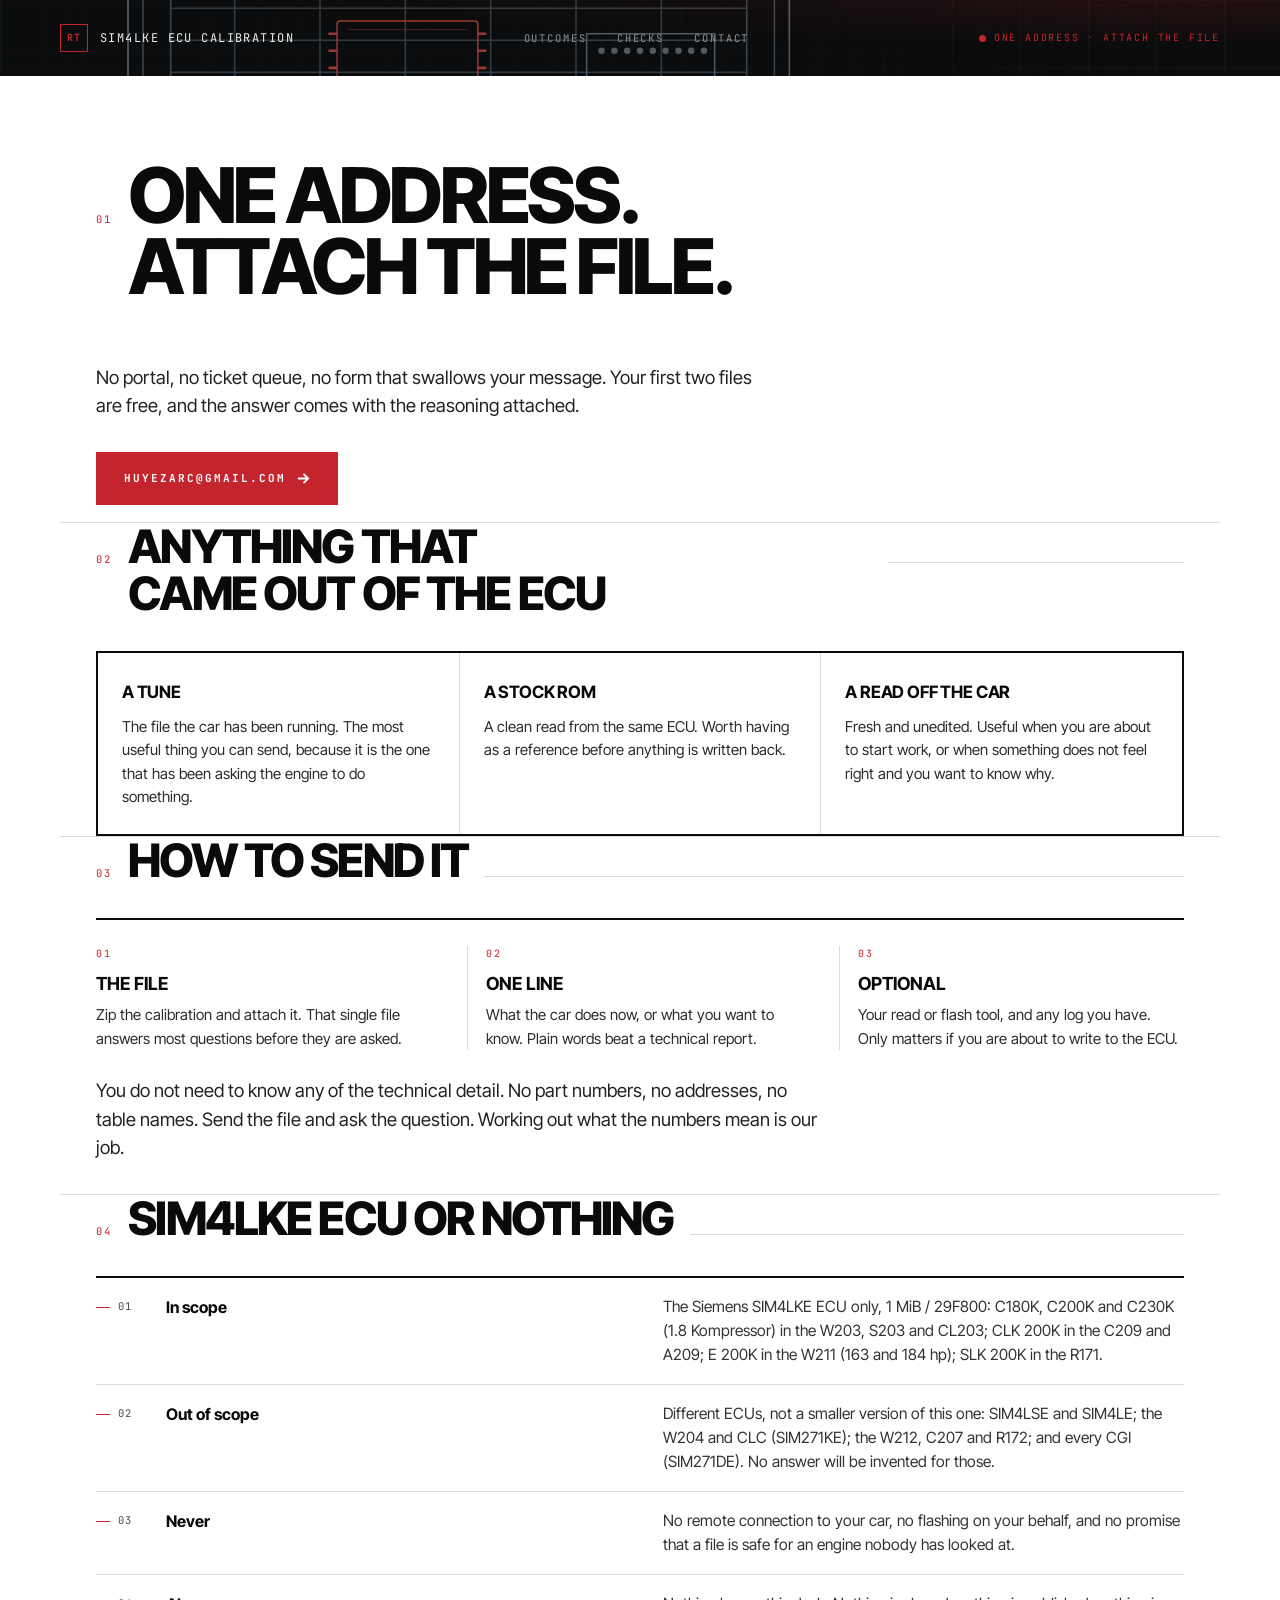
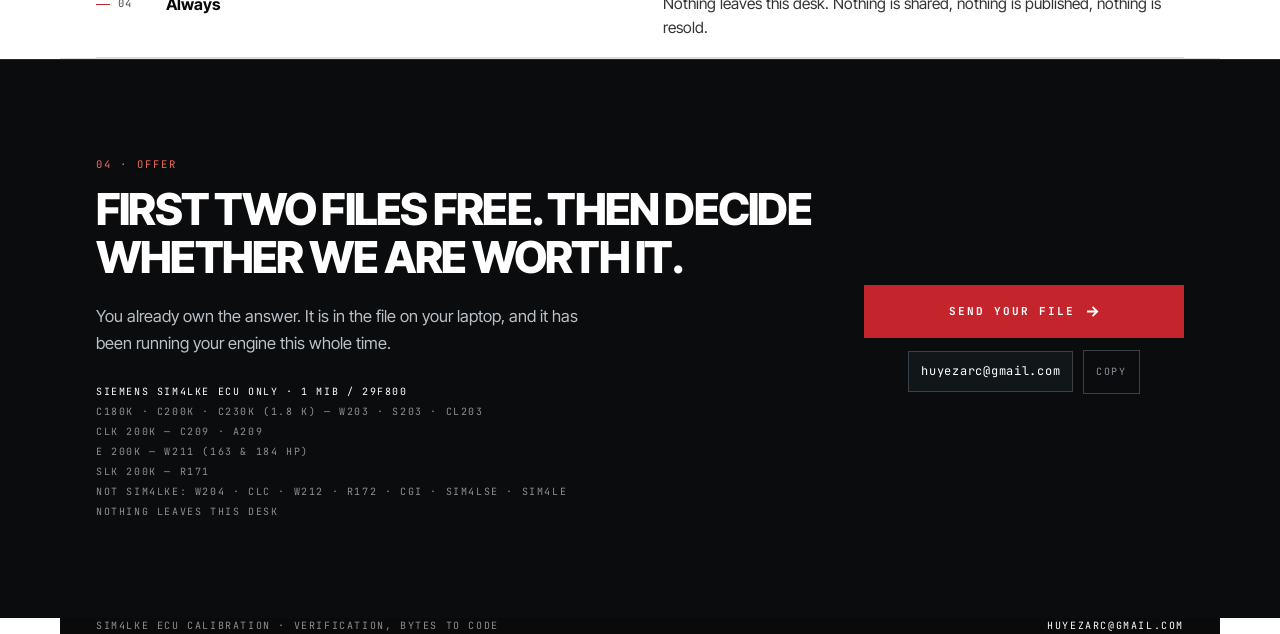
==== commit 8a70209f: "Site update" ====
--- a/contact.html
+++ b/contact.html
@@ -104,10 +104,12 @@
   <text x="392" y="492" fill="#7c8b93">1 MiB</text>
  </g>
 </svg>
-  <div class="wrap hdbar">
-    <a class="hdbrand" href="index.html"><span class="mark">RT</span> SIM4LKE ECU Calibration</a>
-    <nav class="hdnav" aria-label="Page sections"><a href="index.html#outcomes">Outcomes</a><a href="index.html#checks">Checks</a><a href="#send">Contact</a></nav>
-    <span class="live"><i></i>one address &#183; attach the file</span>
+  <div class="hdbar">
+    <div class="hdwrap">
+      <a class="hdbrand" href="index.html"><span class="mark">RT</span> SIM4LKE ECU Calibration</a>
+      <nav class="hdnav" aria-label="Page sections"><a href="index.html#outcomes">Outcomes</a><a href="index.html#checks">Checks</a><a href="#send">Contact</a></nav>
+      <span class="live"><i></i>one address &#183; attach the file</span>
+    </div>
   </div>
 </header>
 
@@ -197,5 +199,183 @@
 
 
 
+<script src="assets/vendor/gsap.min.js" defer></script>
+<script src="assets/vendor/ScrollTrigger.min.js" defer></script>
+<script defer>
+  document.addEventListener('DOMContentLoaded', function () {
+    var pin = document.getElementById('pin');
+    if (!pin) return;
+    var steps = Array.prototype.slice.call(document.querySelectorAll('.pin .step'));
+    var prog = document.querySelector('.prog');
+    var reduce = window.matchMedia('(prefers-reduced-motion: reduce)').matches;
+
+    // the bar is fixed; give it a solid backdrop as soon as the hero leaves
+    var hb = document.querySelector('.hdbar');
+    if (hb) {
+      var barState = function () { hb.classList.toggle('scrolled', scrollY > 8); };
+      addEventListener('scroll', barState, { passive: true });
+      addEventListener('resize', barState);
+      barState();
+    }
+
+
+
+
+
+    // copy the address (the button exists but had no handler)
+    var cm = document.getElementById('copyMail');
+    if (cm) {
+      cm.addEventListener('click', function () {
+        var v = cm.getAttribute('data-mail');
+        var done = function () { cm.textContent = 'copied'; setTimeout(function () { cm.textContent = 'copy'; }, 1600); };
+        if (navigator.clipboard) { navigator.clipboard.writeText(v).then(done, done); }
+        else {
+          var ta = document.createElement('textarea'); ta.value = v; document.body.appendChild(ta);
+          ta.select(); try { document.execCommand('copy'); } catch (e) {} ta.remove(); done();
+        }
+      });
+    }
+
+    // cursor tilt on the icon slab
+    var slab = document.querySelector('.iconslab');
+    if (slab && !reduce && matchMedia('(hover:hover)').matches) {
+      [].slice.call(slab.querySelectorAll('.tile')).forEach(function (tile) {
+        tile.addEventListener('pointermove', function (ev) {
+          var r = tile.getBoundingClientRect();
+          tile.style.setProperty('--ty', ((ev.clientX - r.left) / r.width - 0.5) * 14 + 'deg');
+          tile.style.setProperty('--tx', (-((ev.clientY - r.top) / r.height - 0.5) * 10) + 'deg');
+        });
+        tile.addEventListener('pointerleave', function () {
+          tile.style.setProperty('--ty', '0deg'); tile.style.setProperty('--tx', '0deg');
+        });
+      });
+    }
+
+    var gp = document.querySelector('.gprog i');
+    if (gp) {
+      var draw = function () {
+        var max = document.body.scrollHeight - innerHeight;
+        gp.style.transform = 'scaleX(' + (max > 0 ? Math.min(1, scrollY / max) : 0) + ')';
+      };
+      addEventListener('scroll', draw, { passive: true });
+      addEventListener('resize', draw);
+      draw();
+    }
+
+    var rail = document.querySelector('.rail');
+    if (rail) {
+      var links = [].slice.call(rail.querySelectorAll('a'));
+      var targets = links.map(function (a) { return document.querySelector(a.getAttribute('href')); });
+      var setOn = function (el) {
+        links.forEach(function (a, i) { a.classList.toggle('on', targets[i] === el); });
+      };
+      if ('IntersectionObserver' in window) {
+        var rio = new IntersectionObserver(function (es) {
+          es.forEach(function (en) { if (en.isIntersecting) setOn(en.target); });
+        }, { rootMargin: '-45% 0px -45% 0px' });
+        targets.forEach(function (t) { if (t) rio.observe(t); });
+      }
+    }
+
+    var bar = document.querySelector('.barcta');
+    if (bar) {
+      var toggleBar = function () {
+        var max = document.body.scrollHeight - innerHeight;
+        var on = max > 200 && scrollY > max * 0.4;
+        bar.classList.toggle('on', on);
+        bar.setAttribute('aria-hidden', on ? 'false' : 'true');
+        if ('inert' in bar) bar.inert = !on;
+      };
+      addEventListener('scroll', toggleBar, { passive: true });
+      toggleBar();
+    }
+
+    // one-way reveal: an element that has been seen never fades out again
+    var revealEls = Array.prototype.slice.call(
+      document.querySelectorAll('main > section:not(#pin), main > div.offer, footer'));
+    if (!reduce && 'IntersectionObserver' in window) {
+      revealEls.forEach(function (el) { el.classList.add('reveal'); });
+      var io = new IntersectionObserver(function (entries) {
+        entries.forEach(function (en) {
+          if (en.isIntersecting) { en.target.classList.add('in'); io.unobserve(en.target); }
+        });
+      }, { rootMargin: '0px 0px -10% 0px', threshold: 0.06 });
+      revealEls.forEach(function (el) { io.observe(el); });
+      // safety net: a jump (anchor link, restored scroll) can skip a section without ever
+      // intersecting it, which would leave it invisible. Anything already above the fold is shown.
+      var ticking = false;
+      function sweep() {
+        ticking = false;
+        revealEls.forEach(function (el) {
+          if (!el.classList.contains('in') && el.getBoundingClientRect().top < innerHeight * 0.95) {
+            el.classList.add('in');
+            io.unobserve(el);
+          }
+        });
+      }
+      window.addEventListener('scroll', function () {
+        if (!ticking) { ticking = true; requestAnimationFrame(sweep); }
+      }, { passive: true });
+      window.addEventListener('load', sweep);
+      sweep();
+    }
+    if (reduce) { steps.forEach(function (s) { s.classList.add('on'); }); return; }
+    if (!window.gsap || !window.ScrollTrigger) { steps.forEach(function (s) { s.classList.add('on'); }); return; }
+    gsap.registerPlugin(ScrollTrigger);
+
+    gsap.matchMedia().add('(min-width: 981px)', function () {
+      gsap.set('.pin .stamp2', { scale: 1.4 });
+      var maxIdx = 0;
+      var tl = gsap.timeline({ scrollTrigger: {
+        anticipatePin: 1, invalidateOnRefresh: true,
+        trigger: pin, start: 'top top', end: '+=220%', pin: true, scrub: 0.6,
+        onUpdate: function (self) {
+          var p = self.progress;
+          if (prog) prog.style.transform = 'scaleX(' + p + ')';
+          var idx = p < 0.34 ? 0 : (p < 0.68 ? 1 : 2);
+          if (idx < maxIdx) idx = maxIdx;            // never un-show a caption you already reached
+          maxIdx = idx;
+          steps.forEach(function (s, i) { s.classList.toggle('on', i <= idx); });
+        }
+      }});
+      tl.to('.pin .turbine', { scale: 1.045, yPercent: -1.6, rotate: -1.6, ease: 'none' }, 0)
+        .to('.pin .turbine', { scale: 1.0, yPercent: 0, rotate: 0.8, ease: 'none' }, 0.55)
+        .to('.pin .scene', { rotateY: 26, rotateX: -8, ease: 'none' }, 0)
+        .to('.pin .scene', { rotateY: 118, ease: 'none' }, 0.5)
+        .to('.pin .chipcard', { opacity: 1, duration: 0.3, ease: 'none' }, 0.25)
+        .to('.pin .stamp2', { opacity: 1, duration: 0.25, ease: 'back.out(2)' }, 0.74);
+      // leaving the pinned range must hand the scene back to CSS, otherwise GSAP's inline
+      // transform survives the resize and the box sits up to 27px off centre on a phone
+      return function () {
+        gsap.set(['.pin .scene', '.pin .chipcard', '.pin .stamp2'],
+                { clearProps: 'transform,opacity' });
+        if (prog) prog.style.transform = 'scaleX(0)';
+      };
+    });
+
+    // a resize across the pin breakpoint leaves GSAP's inline transform behind: the box then sits
+    // up to 28px off centre and can clip the stage. Clear it and re-sync ScrollTrigger once the
+    // user stops dragging.
+    var resizeTimer;
+    window.addEventListener('resize', function () {
+      clearTimeout(resizeTimer);
+      resizeTimer = setTimeout(function () {
+        if (!window.matchMedia('(min-width: 981px)').matches) {
+          gsap.set(['.pin .scene', '.pin .chipcard', '.pin .stamp2'], { clearProps: 'transform,opacity' });
+          steps.forEach(function (s) { s.classList.add('on'); });
+        }
+        if (window.ScrollTrigger) ScrollTrigger.refresh();
+      }, 150);
+    });
+
+    // below 981px the band is normal flow: show every caption, hide the progress rule
+    gsap.matchMedia().add('(max-width: 980px)', function () {
+      steps.forEach(function (s) { s.classList.add('on'); });
+      if (prog) prog.style.display = 'none';
+      return function () {};
+    });
+  });
+</script>
+
 </body>
 </html>
--- a/assets/style.css
+++ b/assets/style.css
@@ -400,8 +400,8 @@
 
 /* hero stage: scan line + idle bob (motion, not decoration) */
 .pin .visual{overflow:visible;position:relative}
-.pin .visual .benchbg{position:absolute;inset:-6% -10%;opacity:.085;pointer-events:none;z-index:0;
-  filter:blur(.4px);-webkit-mask-image:radial-gradient(58% 62% at 50% 48%,#000 30%,transparent 78%);
+.pin .visual .benchbg{position:absolute;inset:-6% -10%;opacity:.20;pointer-events:none;z-index:0;
+  filter:blur(.3px);-webkit-mask-image:radial-gradient(58% 62% at 50% 48%,#000 30%,transparent 78%);
   mask-image:radial-gradient(58% 62% at 50% 48%,#000 30%,transparent 78%)}
 .pin .visual .benchbg svg{width:100%;height:100%;display:block}
 .pin .visual .turbine,.pin .visual .scene{position:relative;z-index:1;will-change:transform}
@@ -460,56 +460,55 @@
   .prog{display:none}
 }
 
-/* idle life: each icon floats on its own phase */
-.iconslab .tile svg{animation:icfloat 8.5s ease-in-out infinite}
-.iconslab .tile:nth-child(2n) svg{animation-delay:-2.1s}
-.iconslab .tile:nth-child(3n) svg{animation-delay:-3.6s}
-.iconslab .tile:nth-child(4n) svg{animation-delay:-5.2s}
-@keyframes icfloat{0%,100%{translate:0 0}50%{translate:0 -4px}}
-
-/* cursor tilt: JS sets --tx/--ty per tile */
+/* No idle drift: a staggered float moved each icon 0-4px out of line with its own label,
+   which reads as an untidy grid. Motion is reserved for hover/focus. */
 .iconslab .tile{transform:perspective(700px) rotateX(var(--tx,0deg)) rotateY(var(--ty,0deg));
   transition:transform .35s cubic-bezier(.2,.8,.2,1),background .35s}
 .iconslab .tile:hover{background:#101518}
 
-/* hover: a full turn plus the red rule sweeping under the label */
-.iconslab .tile svg{transition:transform .9s cubic-bezier(.2,.8,.2,1),opacity .2s}
+.iconslab .tile svg{transition:transform .45s cubic-bezier(.2,.8,.2,1),opacity .2s}
 .iconslab .tile:hover svg,.iconslab .tile:focus-within svg{
-  animation:none;opacity:1;transform:scale(calc(var(--s,1) * 1.08)) rotateY(360deg)}
+  opacity:1;transform:translateY(-4px) scale(calc(var(--s,1) * 1.06))}
 .iconslab .tile .k{position:relative}
-.iconslab .tile .k::after{content:"";position:absolute;left:0;bottom:-6px;height:2px;width:0;background:#f2544a;
-  transition:width .45s cubic-bezier(.2,.8,.2,1)}
-.iconslab .tile:hover .k::after,.iconslab .tile:focus-within .k::after{width:100%}
+.iconslab .tile .k::after{content:"";position:absolute;left:50%;bottom:-7px;height:2px;width:0;
+  background:#f2544a;transform:translateX(-50%);transition:width .45s cubic-bezier(.2,.8,.2,1)}
+.iconslab .tile:hover .k::after,.iconslab .tile:focus-within .k::after{width:26px}
 .iconslab .tile:hover .idx{color:#f2544a}
 
 @media(prefers-reduced-motion:reduce){
-  .iconslab .tile svg{animation:none;transition:none}
-  .iconslab .tile:hover svg{transform:scale(var(--s,1))}
+  .iconslab .tile svg{transition:none}
+  .iconslab .tile:hover svg,.iconslab .tile:focus-within svg{transform:scale(var(--s,1))}
   .iconslab .tile{transform:none}
 }
-.iconslab{background:#0b0c0d;color:#e9edf0;border-bottom:1px solid #242a2e;position:relative;z-index:2}
+.iconslab{color:#e9edf0;border-bottom:1px solid #242a2e;position:relative;z-index:2;
+  background-color:#0b0c0d;
+  background-image:
+    radial-gradient(70% 120% at 8% -20%,rgba(242,84,74,.13),transparent 62%),
+    linear-gradient(to right,rgba(255,255,255,.032) 1px,transparent 1px),
+    linear-gradient(to bottom,rgba(255,255,255,.032) 1px,transparent 1px);
+  background-size:auto,48px 48px,48px 48px;
+  box-shadow:inset 0 1px 0 rgba(255,255,255,.05)}
 .iconslab::after{content:"";position:absolute;inset:0;pointer-events:none;opacity:.05;mix-blend-mode:screen;
   background-image:url("data:image/svg+xml;utf8,<svg xmlns='http://www.w3.org/2000/svg' width='160' height='160'><filter id='n'><feTurbulence type='fractalNoise' baseFrequency='.9' numOctaves='3'/></filter><rect width='160' height='160' filter='url(%23n)'/></svg>")}
 .iconslab .strip{display:grid;grid-template-columns:repeat(6,minmax(0,1fr));max-width:none}
-.iconslab .tile{position:relative;z-index:1;padding:26px 18px 20px;border-right:1px solid #242a2e;
-  border-bottom:1px solid #242a2e;display:grid;justify-items:start;gap:10px;overflow:hidden;min-width:0}
+.iconslab .tile{position:relative;z-index:1;padding:28px 16px 22px;border-right:1px solid #242a2e;
+  border-bottom:1px solid #242a2e;display:grid;justify-items:center;text-align:center;gap:11px;
+  overflow:hidden;min-width:0}
 .iconslab .tile:nth-child(6n){border-right:0}
-.iconslab .tile .idx{position:absolute;left:18px;top:16px;font-family:var(--mono);font-size:10px;
-  line-height:1;letter-spacing:.18em;color:#8b939a}
-.iconslab .tile svg{width:88px;height:88px;color:#c9d1d6;display:block;opacity:1;
-  transform:scale(var(--s,1));transform-origin:left center;transition:transform .25s ease}
+.iconslab .tile .idx{position:absolute;left:14px;top:14px;font-family:var(--mono);font-size:10.5px;
+  line-height:1;letter-spacing:.16em;color:#8b939a}
+.iconslab .tile svg{width:84px;height:84px;color:#c9d1d6;display:block;opacity:1;
+  transform:scale(var(--s,1));transform-origin:center center}
 .iconslab .tile{perspective:600px}
-.iconslab .tile:hover svg,.iconslab .tile:focus-within svg{opacity:1;
-  transform:translateY(-3px) scale(1.04)}
 .iconslab .tile:focus-within{outline:2px solid #f2544a;outline-offset:-3px}
-.iconslab .tile .k{font-family:var(--mono);font-size:10px;letter-spacing:.15em;text-transform:uppercase;color:#fff}
-.iconslab .tile .v{font-family:var(--mono);font-size:9px;letter-spacing:.18em;text-transform:uppercase;color:#7d858c}
+.iconslab .tile .k{font-family:var(--mono);font-size:11.5px;letter-spacing:.13em;text-transform:uppercase;color:#fff}
+.iconslab .tile .v{font-family:var(--mono);font-size:10.5px;letter-spacing:.15em;text-transform:uppercase;color:#8b939a}
 .iconslab .tile .v.hot{color:#f2544a}
 @media(max-width:980px){
   .iconslab .strip{grid-template-columns:repeat(2,minmax(0,1fr))}
-  .iconslab .tile{padding:18px 12px 14px}
+  .iconslab .tile{padding:20px 12px 16px;gap:9px}
   .iconslab .tile svg{width:64px;height:64px}
-  .iconslab .tile .idx{left:12px;top:12px;font-size:9px}
+  .iconslab .tile .idx{left:11px;top:11px;font-size:10px}
   .iconslab .tile:nth-child(6n){border-right:1px solid #242a2e}
   .iconslab .tile:nth-child(2n){border-right:0}
 }
@@ -522,7 +521,6 @@
   .iconslab .tile svg{width:56px;height:56px}
 }
 
-.mono,.iconslab .k,.iconslab .v,.evband .lbl{font-variant-numeric:tabular-nums}
 .evband{border-bottom:1px solid var(--rule);padding:34px 0 30px}
 .evband .in{display:grid;grid-template-columns:minmax(0,1fr) auto;gap:34px;align-items:center}
 .evband .lbl{font-family:var(--mono);font-size:10px;letter-spacing:.18em;text-transform:uppercase;color:var(--accent)}
@@ -531,14 +529,24 @@
 .evband .row{display:flex;gap:5px;align-items:flex-end}
 .evband .cpy{width:26px;height:56px;border:1px solid #b9b4aa;background:#fff;position:relative}
 .evband .cpy::before{content:"";position:absolute;left:5px;right:5px;top:8px;height:1px;background:#cfcac0;
+  box-shadow:0 8px 0 #cfcac0,0 16px 0 #cfcac0,0 24px 0 #cfcac0,0 32px 0 #cfcac0}
 .evband .cpy.alt{border-color:var(--accent);background:#fdf3f2}
 .evband .cpy.alt::after{content:"";position:absolute;left:-1px;right:-1px;top:-1px;height:5px;background:var(--accent)}
 .evband .idx{display:flex;gap:5px;margin-top:7px}
 .evband .idx span{width:26px;text-align:center;font-family:var(--mono);font-size:8px;letter-spacing:.06em;color:#5f5a51}
 .evband .idx span.hot{color:var(--accent);font-weight:700}
+@media(max-width:980px){
   .evband .in{grid-template-columns:1fr;gap:18px}
   .evband .cpy,.evband .idx span{width:22px}
   .evband .cpy{height:46px}
+}
+.hero-dark .blueprint{position:absolute;inset:0;width:100%;height:100%;opacity:.62;pointer-events:none;
+  -webkit-mask-image:linear-gradient(105deg,#000 0%,#000 58%,transparent 92%);
+  mask-image:linear-gradient(105deg,#000 0%,#000 58%,transparent 92%)}
+@media(max-width:980px){.hero-dark .blueprint{opacity:.3;
+  -webkit-mask-image:linear-gradient(180deg,#000 0%,transparent 92%);
+  mask-image:linear-gradient(180deg,#000 0%,transparent 92%)}}
+
 .rednote{font-family:var(--mono);font-size:9px;letter-spacing:.1em;text-transform:uppercase;color:#6b665c;margin:6px 0 0}
 .hero-dark .blueprint{position:absolute;inset:0;width:100%;height:100%;opacity:.62;pointer-events:none;
   -webkit-mask-image:linear-gradient(105deg,#000 0%,#000 58%,transparent 92%);
@@ -546,3 +554,45 @@
 @media(max-width:980px){.hero-dark .blueprint{opacity:.3;
   -webkit-mask-image:linear-gradient(180deg,#000 0%,transparent 92%);
   mask-image:linear-gradient(180deg,#000 0%,transparent 92%)}}
+
+.hero-dark{min-height:76px}
+/* the bar owns the full width; the inner wrap owns the 1200px gutter */
+.hero-dark .hdbar{position:fixed;left:0;right:0;top:0;z-index:70;padding:0;display:block;
+  background:transparent;border-bottom:1px solid transparent;
+  transition:background .25s ease,border-color .25s ease}
+.hero-dark .hdbar .hdwrap{display:flex;align-items:center;justify-content:space-between;gap:20px;width:100%;
+  max-width:1200px;margin:0 auto;padding:16px 20px}
+/* flat fill, not glass: the rest of the page is flat, keep the bar flat too */
+.hero-dark .hdbar.scrolled{background:#0b0c0d;border-bottom-color:#242a2e;
+  box-shadow:0 1px 0 rgba(255,255,255,.04)}
+/* anchor targets must clear the bar */
+main > section,.offer{scroll-margin-top:96px}
+/* one progress line is enough: the page rule at the very top already reads as progress */
+.prog{display:none}
+.gprog{z-index:95}
+@media(min-width:1500px){.hero-dark .hdbar .hdwrap{max-width:1320px}}
+@media(max-width:980px){.hero-dark .hdbar .hdwrap{flex-wrap:wrap;row-gap:10px;padding:12px 20px}}
+
+/* section rhythm: the blocks used to butt together (measured 0-1px) */
+#outcomes{padding-block:clamp(56px,7vw,88px) clamp(48px,5.5vw,72px)}
+#checks{padding-block:clamp(48px,5.5vw,72px) clamp(56px,7vw,88px)}
+#outcomes + #checks{border-top:1px solid var(--rule)}
+.offer{padding-block:clamp(64px,8vw,96px)}
+/* hierarchy: the hero headline was 40px while every section head was 50px */
+@media(min-width:1000px){
+  .pin .step h1{font-size:clamp(44px,4.2vw,60px);line-height:1.05}
+  .pin .step h2{font-size:clamp(30px,3vw,44px);line-height:1.1}
+}
+#outcomes .lab h2,#checks .lab h2,.offer h2{font-size:clamp(30px,4vw,44px);line-height:1.08}
+/* one body size instead of 14.5 / 15 / 15.5 / 16 / 16.5 */
+#outcomes .three article p{font-size:16px;line-height:1.6}
+#checks .q,#checks .a{font-size:16px;line-height:1.55}
+#checks .lede{font-size:clamp(17px,1.4vw,19px);line-height:1.55;margin-bottom:36px}
+.evband p{font-size:15.5px;line-height:1.6}
+.offer p{font-size:16.5px;line-height:1.6;margin-top:22px}
+/* micro-label floor: nothing a visitor reads sits below 10.5px */
+.rail a{font-size:11.5px}
+.scoperow dt{font-size:10.5px}
+.iconslab .tile .idx{font-size:11px}
+.iconslab .tile .v{font-size:11px;letter-spacing:.13em}
+.evband .rednote{font-size:11.5px;line-height:1.5;letter-spacing:.06em}
